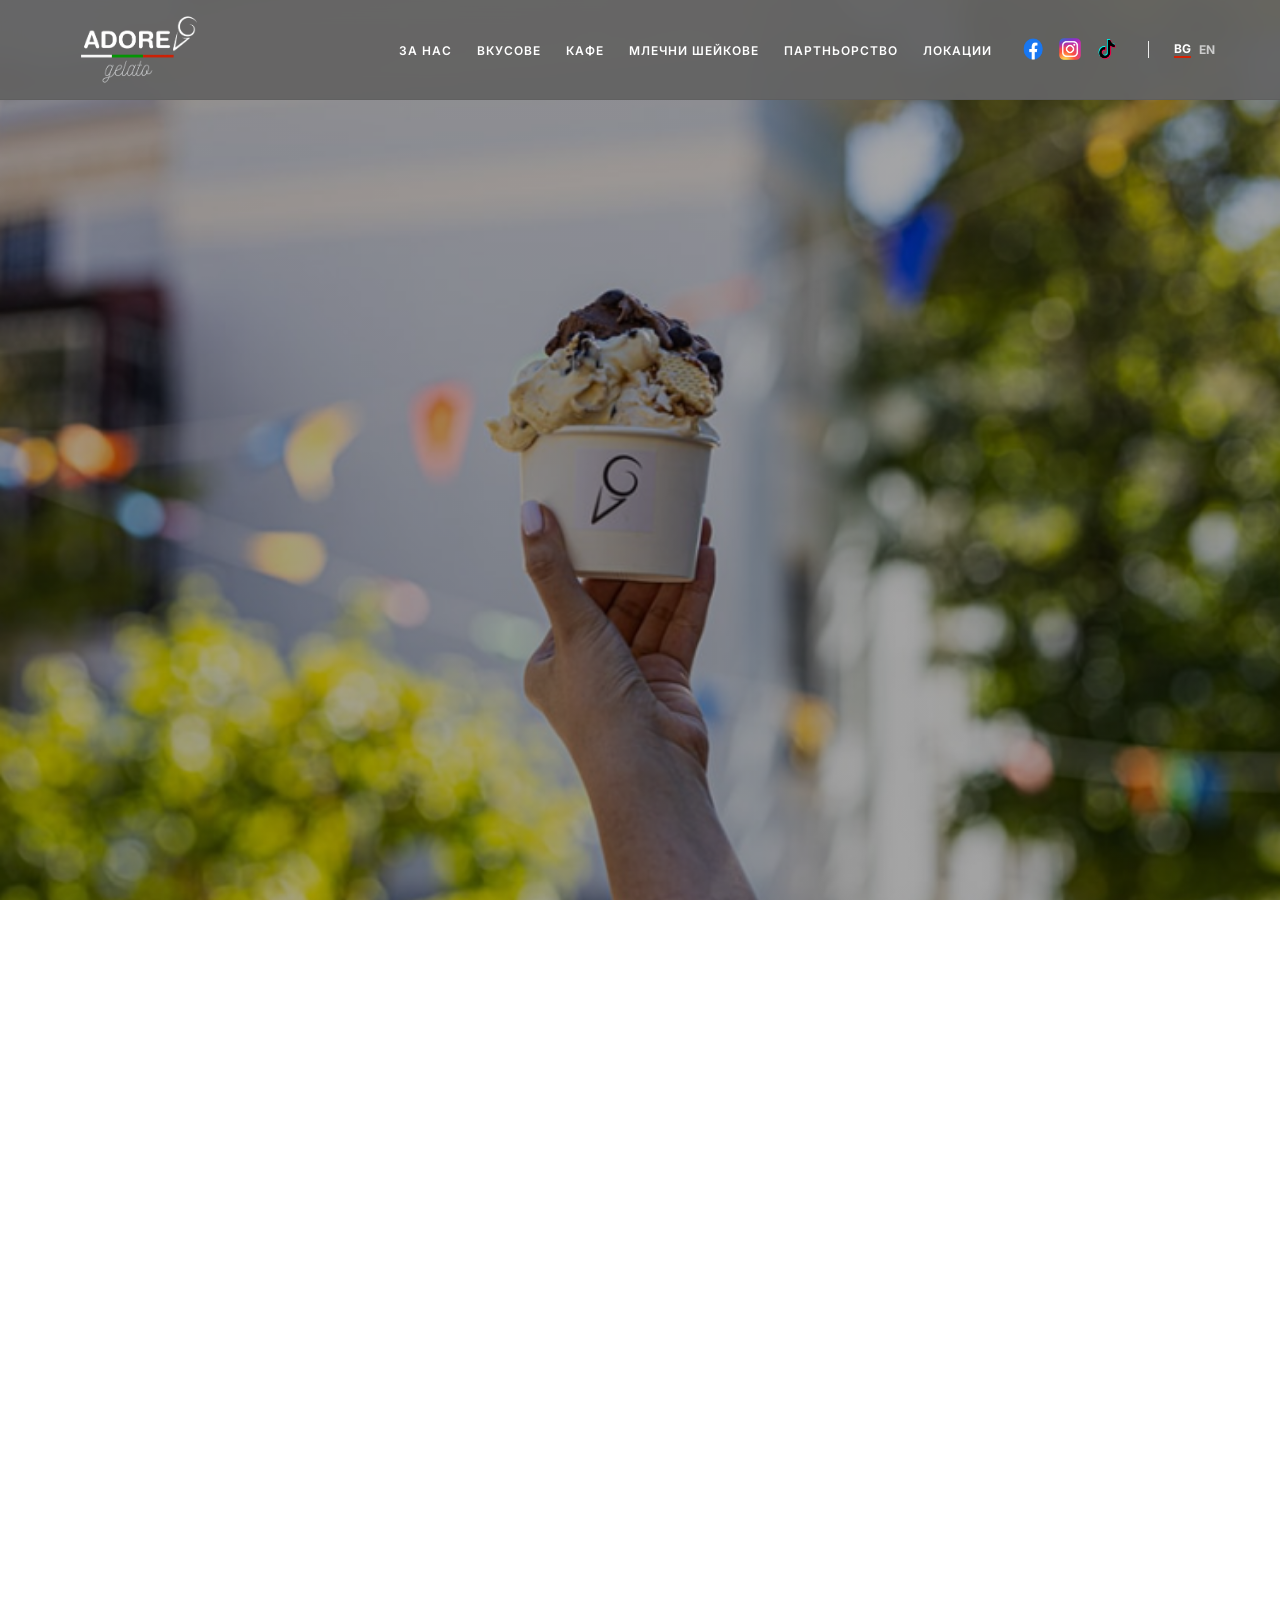
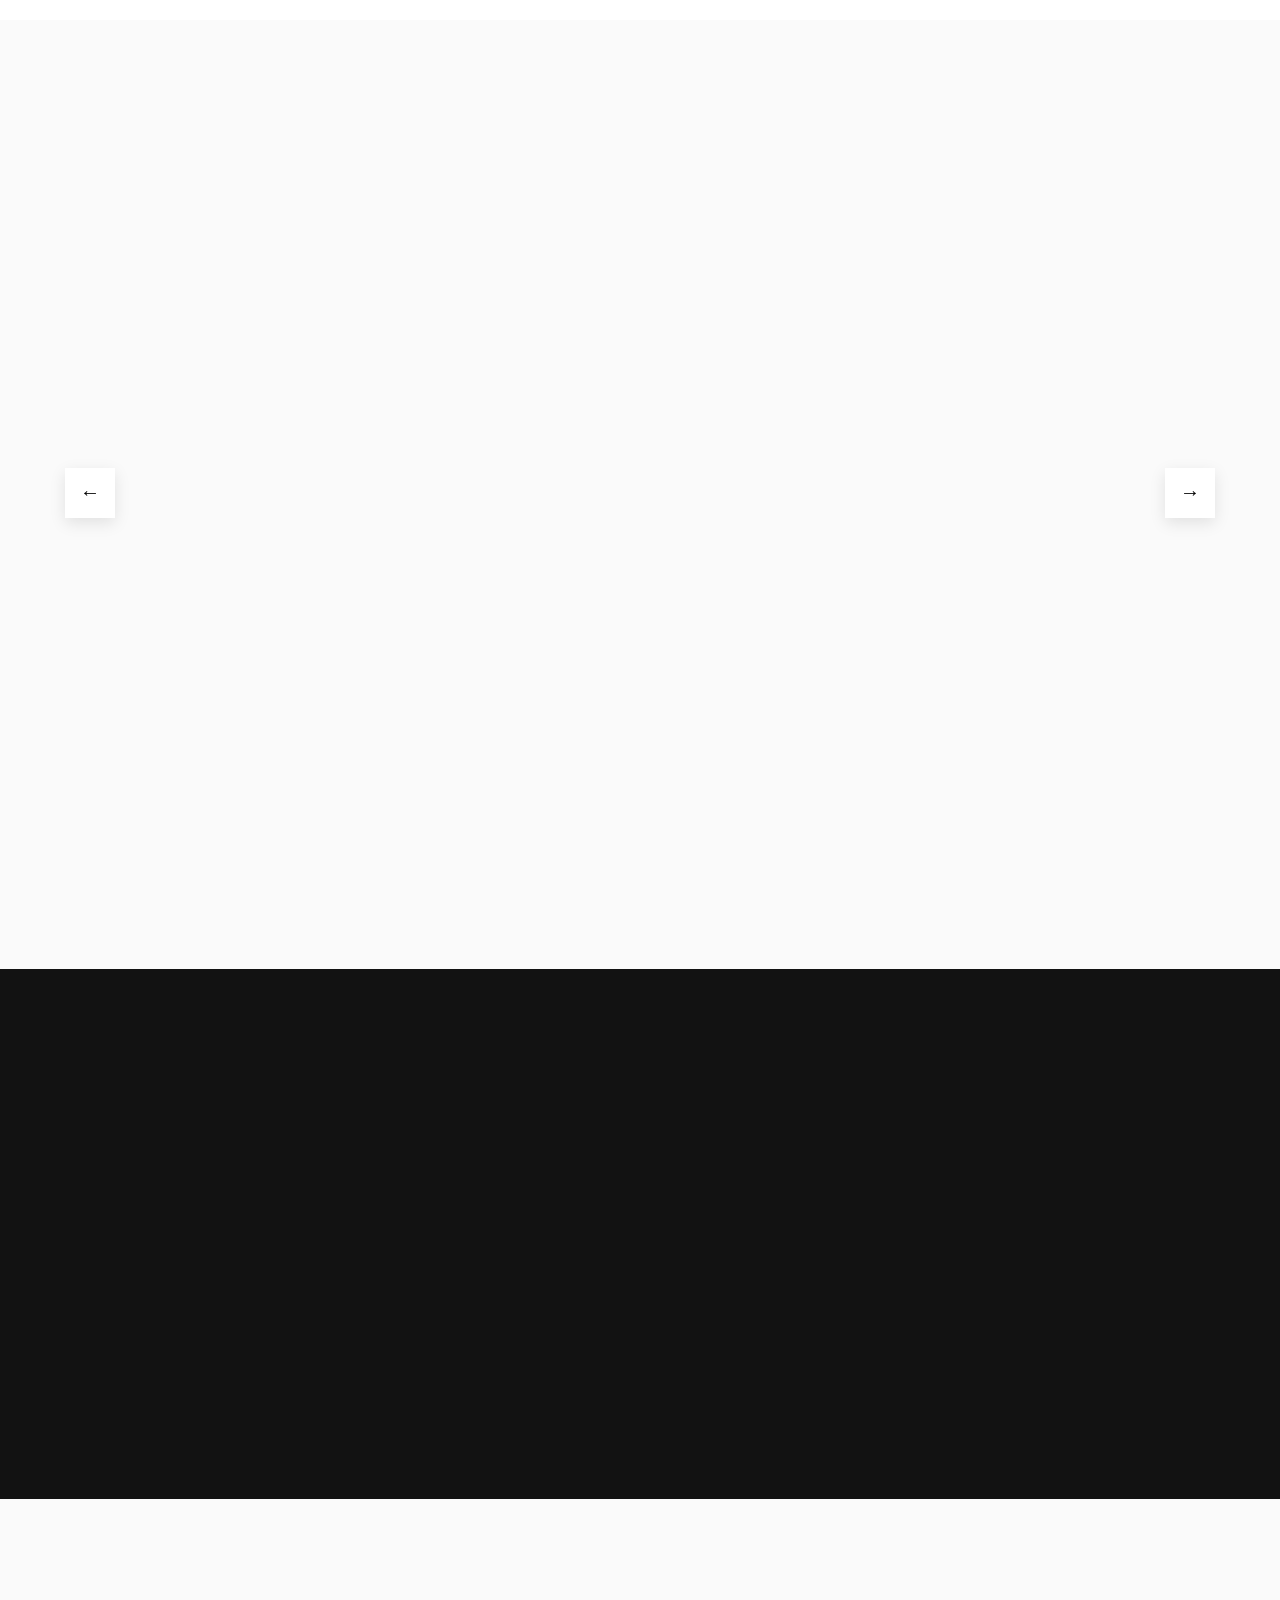
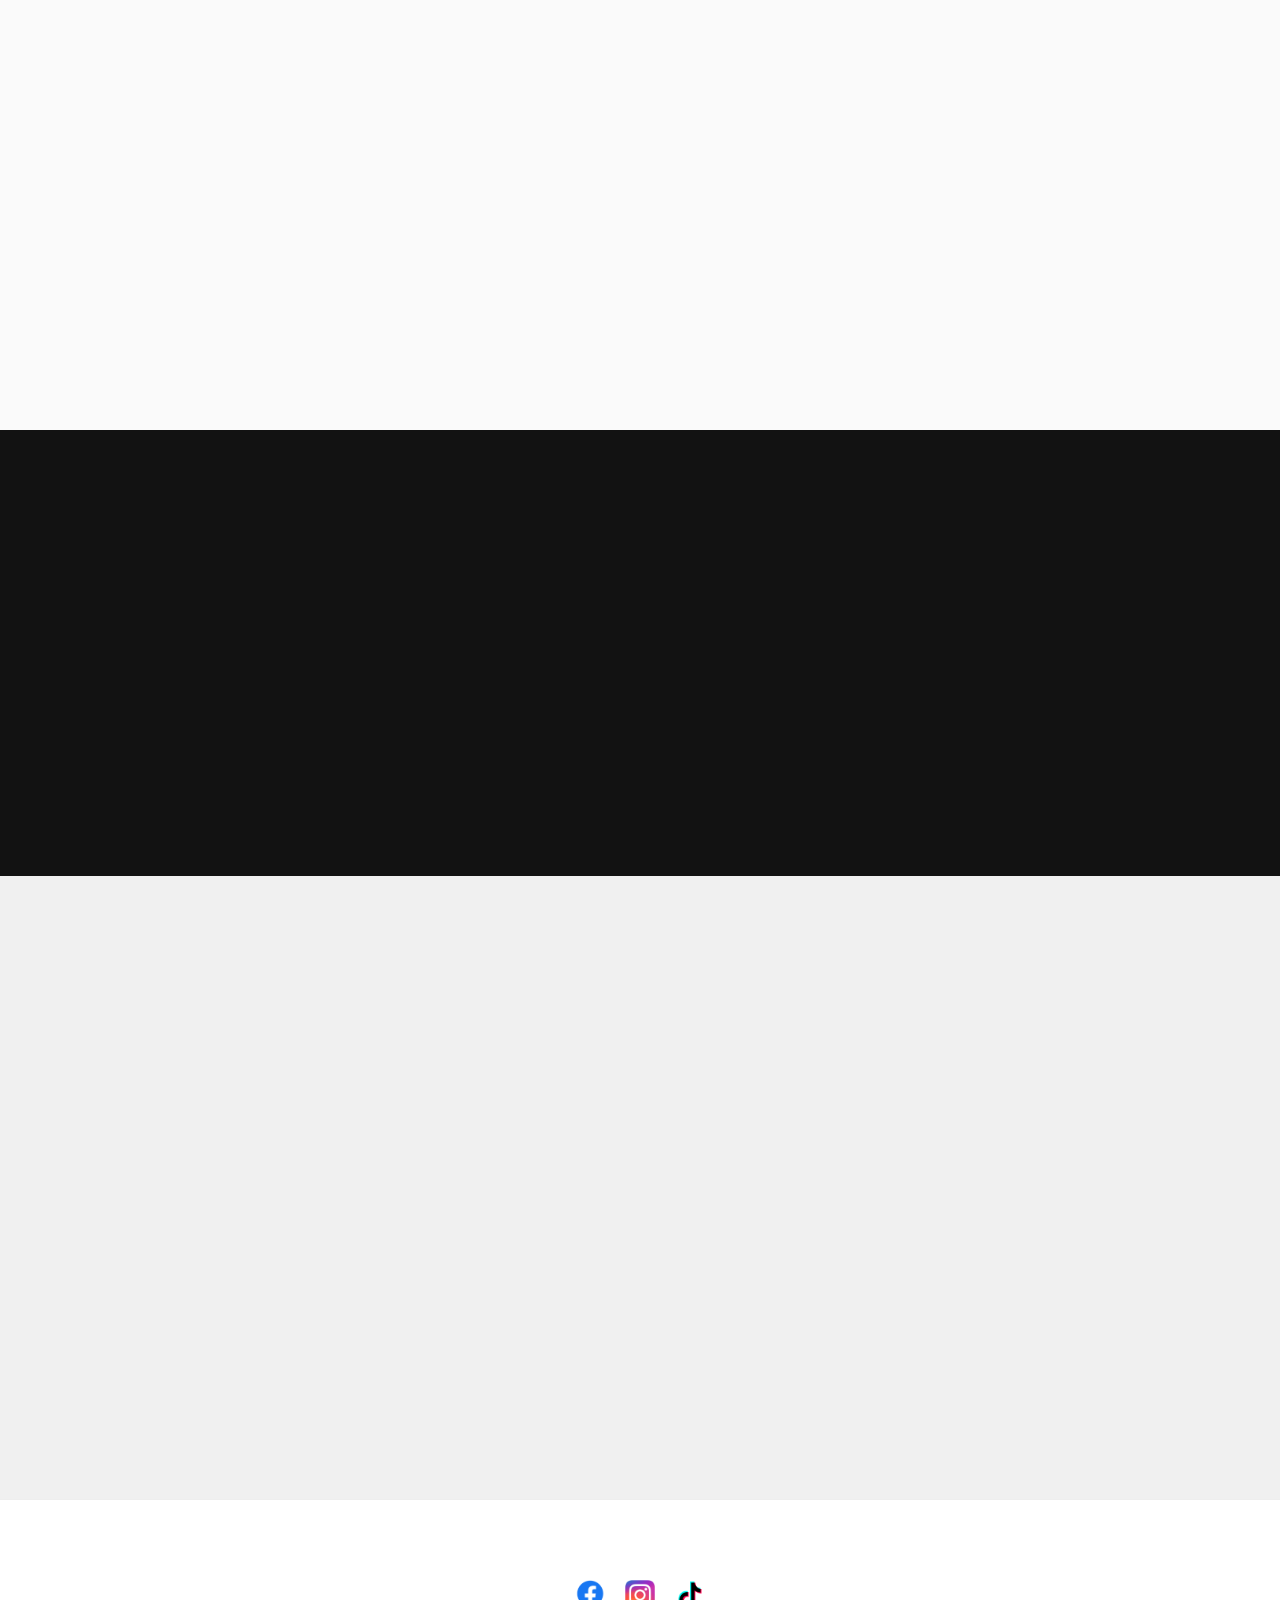
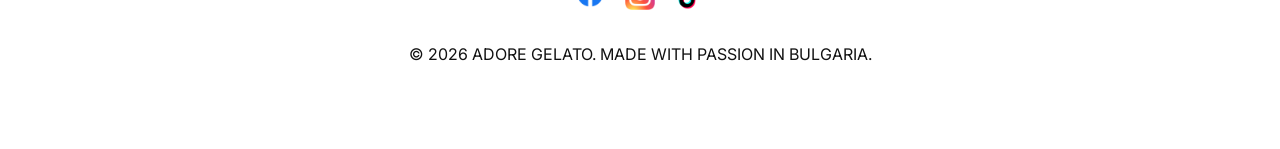
==== index.html @ 47d9f676 "Remove 'required' attribute from contact form inputs Updated contact form inputs to remove 'required" ====
<!DOCTYPE html>
<html lang="bg">
<head>
    <meta charset="UTF-8">
    <meta name="viewport" content="width=device-width, initial-scale=1.0">
	<link rel="stylesheet" href="style.css">
    <title>Adore Gelato</title>
	<link rel="icon" type="image/png" href="Images/favicon.png">
    
    <!-- Premium Fonts -->
    <link rel="preconnect" href="https://fonts.googleapis.com">
    <link rel="preconnect" href="https://fonts.gstatic.com" crossorigin>
    <link href="https://fonts.googleapis.com/css2?family=Inter:wght@300;400;600&family=Playfair+Display:ital,wght@0,700;1,700&display=swap" rel="stylesheet">
    
</head>
<body>

    <nav>
        <div class="container nav-container">
            <a href="index.html" class="logo-container">
                <img src="Images/logo.png" alt="Adore Gelato Logo">
            </a>
            
            <div class="menu-toggle" id="mobile-menu">
                <span></span><span></span><span></span>
            </div>

            <div class="nav-right" id="nav-menu">
                <ul class="nav-links">
                    <li><a href="#about" data-i18n="nav-about">За Нас</a></li>
                    <li><a href="#flavors" data-i18n="nav-flavors">Вкусове</a></li>
                    <li><a href="#coffee" data-i18n="nav-coffee">Кафе</a></li>
                    <li><a href="#milkshakes" data-i18n="nav-milkshakes">Млечни шейкове</a></li>
                    <li><a href="#partnership" data-i18n="nav-partnership">Партньорство</a></li>
                    <li><a href="#locations" data-i18n="nav-locations">Локации</a></li>
                </ul>
                <div class="social-icons">
                    <a href="https://www.facebook.com/Adoregelato"><img src="Images/facebook.png" alt="FB"></a>
                    <a href="https://www.instagram.com/adore.gelato"><img src="Images/instagram.png" alt="IG"></a>
                    <a href="https://www.tiktok.com/@adore.gelato"><img src="Images/tiktok.png" alt="TT"></a>
                </div>
                <div class="lang-switcher">
                    <button class="lang-btn active" onclick="changeLang('bg', this)">BG</button>
                    <button class="lang-btn" onclick="changeLang('en', this)">EN</button>
                </div>
            </div>
        </div>
    </nav>

    <!-- HERO -->
    <section id="hero">
        <div class="hero-content">
            <h1 class="reveal">ADORE GELATO</h1>
            <p class="reveal" data-i18n="hero-p">Преживяване Среща Емоция</p>
        </div>
    </section>

    <!-- ABOUT -->
    <section id="about" class="split-section">
        <div class="split-image-wrap reveal">
            <img src="Images/photo1.jpg" alt="Gelato">
        </div>
        <div class="split-text reveal">
            <h1 data-i18n="about-h1">А кои сме ние?</h1>
            <div style="width: 50px; height: 3px; background: var(--green); margin: 20px 0;"></div>
            <p data-i18n="about-p1">Ние сме малък екип с голям опит в производството и продажбата на италианско джелато. Нашата мечта е да накараме хората да се усмихват, след всяка малка хапка от нашето джелато.</p>
            <p style="margin-top:20px" data-i18n="about-p2">Наричаме го Adore gelato, което означава &quot;обожавам сладолед&quot;. Сервираме щастието във фунийка, поднесена с много любов и грижа.</p>
        </div>
    </section>

    <!-- FLAVORS -->
    <section id="flavors" class="section-padding">
        <div class="container">
            <h2 class="text-center reveal" style="font-size: 3rem;" data-i18n="flav-h2">Нашите Вкусове</h2>
            <div class="slider-wrapper">
                <div class="slider-nav">
                    <button class="nav-btn" onclick="slide('left')">←</button>
                    <button class="nav-btn" onclick="slide('right')">→</button>
                </div>
                <div class="flavor-slider" id="flavorSlider">
                    <div class="flavor-card reveal">
                        <img src="Images/photo3.png" alt="Chocolate">
                        <div class="flavor-overlay"><h3 data-i18n="f1-h">Signature Cioccolato</h3><p data-i18n="f1-p">Интензивен шоколадов вкус</p></div>
                    </div>
                    <div class="flavor-card reveal">
                        <img src="Images/fruit.png" alt="Fruit">
                        <div class="flavor-overlay"><h3 data-i18n="f2-h">Frutti di Bosco</h3><p data-i18n="f2-p">Свежест от горски плодове</p></div>
                    </div>
                    <div class="flavor-card reveal">
                        <img src="Images/vanilla.png" alt="Vanilla">
                        <div class="flavor-overlay"><h3 data-i18n="f3-h">Classic Vanilla</h3><p data-i18n="f3-p">Истинска бурбонска ванилия</p></div>
                    </div>
                    <div class="flavor-card reveal">
                        <img src="Images/pistacchio.png" alt="Pistachio">
                        <div class="flavor-overlay"><h3 data-i18n="f4-h">Pistachio di Bronte</h3><p data-i18n="f4-p">Премиум сицилиански шамфъстък</p></div>
                    </div>
                </div>
            </div>
            <div class="text-center" style="margin-top: 50px;">
                <a href="flavors.html" class="btn btn-primary reveal" data-i18n="flav-btn">Виж всички вкусове</a>
            </div>
        </div>
    </section>

    <!-- COFFEE -->
    <section id="coffee" class="section-padding bg-dark">
        <div class="container">
            <div class="grid-2">
                <div class="reveal">
                    <h2 style="font-size: 3.5rem; margin-bottom: 20px;" data-i18n="coff-h2">Кафе & Афогато</h2>
                    <p data-i18n="coff-p">Завършете вашето джелато преживяване с чаша перфектно приготвено италианско кафе. Ние подбираме най-добрите зърна, за да гарантираме аромат и плътност във всяка чаша.</p>
			<br><p data-i18n="coff-p2">Или изберете Афогато, което на италиански означава "удавен", улавя същността на този десерт. Това италианско удоволствие, породено от комбинацията на еспресо и сладолед, e любимо лакомство на хора по целия свят.</p>

                </div>
                <div class="reveal">
                    <img src="Images/photo6.jpg" alt="Coffee" style="box-shadow: 20px 20px 0 var(--green);">
                </div>
            </div>
        </div>
    </section>

    <!-- MILKSHAKES -->
    <section id="milkshakes" class="section-padding">
        <div class="container">
            <div class="grid-2" style="grid-template-columns: 1fr 1.2fr;">
                <div class="reveal">
                    <img src="Images/photo5.png" alt="Milkshake" style="box-shadow: -20px 20px 0 var(--red);">
                </div>
                <div class="reveal">
                    <h2 style="font-size: 3.5rem; margin-bottom: 20px;" data-i18n="milk-h2">Млечни шейкове</h2>
                    <p data-i18n="milk-p">Насладете се на гъсти и кремообразни млечни шейкове, приготвени с нашето занаятчийско джелато. Изберете любимия си вкус и му се насладете по нов начин.</p>
                </div>
            </div>
        </div>
    </section>

    <!-- PARTNERSHIP -->
    <section id="partnership" class="section-padding bg-dark">
        <div class="container text-center">
            <div class="reveal">
                <h2 style="font-size: 3rem; margin-bottom: 30px;" data-i18n="part-h2">Партньорство</h2>
                <div style="max-width: 800px; margin: 0 auto;">
                    <p data-i18n="part-p">Желаете ли да предложите автентично италианско джелато във вашия обект? Ние предлагаме B2B решения за ресторанти, хотели и кафенета.</p>
                    <a href="#contact" class="btn btn-primary" style="margin-top: 40px; background: var(--white); color: var(--dark);" data-i18n="part-btn">Станете наш партньор</a>
                </div>
            </div>
        </div>
    </section>

    <!-- CONTACT & LOCATIONS -->
    <section id="locations" class="section-padding" style="background: #f0f0f0;">
        <div class="container">
            <div class="grid-2">
                <div class="reveal">
                    <h2 data-i18n="loc-h2">Нашите обекти</h2>
                    <p style="margin-top:20px">📍 Пловдив, ул. Райко Даскалов 5</p>
                    <p>📍 Карлово, ул. Водопад 5</p>
                    <p>📍 Хисаря, бул. Генерал Гурко</p>
                    <p>📍 гр.Хисаря, Terme di Hissar</p>
                    <p>📍 гр.Карлово, Ресторант "Едно време"</p>
                    <p>📍 гр.Хисаря, Хотел Empire Balneo & Spa</p>
                    <p>📍 гр.Казанлък, Пекарна Джоржо</p>
                    <br>
			<h2 data-i18n="contact-h2">Контакти</h2>
			<br>
                    <p>✉️ adoregelatohisarya@gmail.com</p>
                    <p>📞 0888 223 559; 0885049091</p>
			<p>📍 ул."Деветте деца на Еани" 12, 4180 Хисаря</p>	
                </div>
                <div class="reveal" id="contact">
                    <h2 data-i18n="cont-h2">Свържете се с нас</h2>
                    <form id="contactForm" style="margin-top: 20px;">
                        <input type="text" name="name" placeholder="Име / Name" style="width:100%; padding: 15px; margin-bottom:10px; border:1px solid #ddd;">
                        <input type="email" name="email" placeholder="Email" style="width:100%; padding: 15px; margin-bottom:10px; border:1px solid #ddd;">
			<input type="tel" name="phone" placeholder="Телефон / Phone number" style="width:100%; padding: 15px; margin-bottom:10px; border:1px solid #ddd;">
                        <textarea name="message" placeholder="Съобщение / Message" rows="4" style="width:100%; padding: 15px; margin-bottom:10px; border:1px solid #ddd;"></textarea>
                        <button class="btn btn-primary" type="submit" style="width:100%" data-i18n="cont-send">Изпрати</button>
                    </form>
                </div>
            </div>
        </div>
    </section>

    <footer>
        <div class="container">
            <div class="footer-social">
                <a href="https://www.facebook.com/Adoregelato"><img src="Images/facebook.png" alt="FB" width="30" style="filter:none;"></a>
                <a href="https://www.instagram.com/adore.gelato"><img src="Images/instagram.png" alt="IG" width="30" style="filter:none;"></a>
                <a href="https://www.tiktok.com/@adore.gelato"><img src="Images/tiktok.png" alt="TT" width="30" style="filter:none;"></a>
            </div>
            <p>&copy; 2026 ADORE GELATO. MADE WITH PASSION IN BULGARIA.</p>
        </div>
    </footer>

    <script src="script.js"></script>
</body>
</html>
---- style.css ----
:root {
            --white: #ffffff;
            --green: #009a00;
            --red: #d42104;
            --gray: #c1c6c1;
            --bg: #fafafa;
            --dark: #121212;
            --font-heading: 'Playfair Display', serif;
            --font-body: 'Inter', sans-serif;
            --transition: all 0.5s cubic-bezier(0.165, 0.84, 0.44, 1);
        }

        /* --- BASE STYLES --- */
        * { margin: 0; padding: 0; box-sizing: border-box; }
        html { scroll-behavior: smooth; }
        body { 
            font-family: var(--font-body); 
            background-color: var(--bg); 
            color: var(--dark); 
            line-height: 1.8;
            overflow-x: hidden;
        }

        h1, h2, h3 { font-family: var(--font-heading); font-weight: 700; line-height: 1.2; }
        a { text-decoration: none; color: inherit; transition: var(--transition); }
        ul { list-style: none; }
        img { max-width: 100%; display: block; }

        .container { max-width: 1200px; margin: 0 auto; padding: 0 25px; }
        .section-padding { padding: 100px 0; }
        .text-center { text-align: center; }

        /* --- PREMIUM BUTTONS --- */
        .btn {
            display: inline-block;
            padding: 18px 40px;
            border-radius: 0; 
            font-weight: 600;
            text-transform: uppercase;
            letter-spacing: 2px;
            cursor: pointer;
            transition: var(--transition);
            border: 1px solid transparent;
            font-size: 0.8rem;
            text-align: center;
        }

        .btn-primary { background: var(--dark); color: var(--white); }
        .btn-primary:hover { background: var(--green); transform: translateY(-3px); }

        /* --- NAVIGATION --- */
        nav {
            position: fixed;
            top: 0; width: 100%;
            height: 100px;
            background: rgba(100, 100, 100, 0.95);
            backdrop-filter: blur(10px);
            z-index: 1000;
            display: flex;
            align-items: center;
            border-bottom: 1px solid rgba(0,0,0,0.05);
        }

        .nav-container { display: flex; justify-content: space-between; align-items: center; width: 100%; }
        .logo-container img { height: 80px; width: auto; }

        .nav-right { display: flex; align-items: center; gap: 30px; }
        .nav-links { display: flex; gap: 25px; }
        .nav-links a { font-size: 0.75rem; font-weight: 600; text-transform: uppercase; letter-spacing: 1px; color: var(--white); }
        
        .social-icons { display: flex; gap: 15px; align-items: center; }
        .social-icons img { width: 22px; height: 22px; transition: 0.3s; }

        .lang-switcher { display: flex; gap: 8px; padding-left: 25px; border-left: 1px solid #eee; }
        .lang-btn { background: none; border: none; font-family: var(--font-body); font-size: 0.75rem; font-weight: 700; cursor: pointer; color: #ccc; transition: var(--transition); }
        .lang-btn.active { color: var(--white); border-bottom: 2px solid var(--red); }

        /* Mobile Menu Toggle */
        .menu-toggle { display: none; flex-direction: column; gap: 6px; cursor: pointer; z-index: 1100; }
        .menu-toggle span { width: 30px; height: 3px; background: white; transition: 0.3s; }

        /* --- HERO --- */
        #hero {
            height: 100vh;
            display: flex;
            align-items: center;
            justify-content: center;
            background: linear-gradient(rgba(0,0,0,0.35), rgba(0,0,0,0.35)), 
                        url('Images/photo4.png'); 
            background-size: cover;
            background-position: center;
            color: var(--white);
            text-align: center;
        }
        .hero-content h1 { font-size: clamp(3rem, 10vw, 6rem); margin-bottom: 10px; }

        /* --- SECTIONS --- */
        .split-section { display: grid; grid-template-columns: 1fr 1fr; min-height: 80vh; align-items: stretch; background: white; }
        .split-image-wrap { position: relative; overflow: hidden; min-height: 500px; }
        .split-image-wrap img { position: absolute; width: 100%; height: 100%; object-fit: cover; }
        .split-text { padding: 80px; display: flex; flex-direction: column; justify-content: center; }

        /* --- SLIDER --- */
        .slider-wrapper { position: relative; margin-top: 50px; }
        .flavor-slider { 
            display: flex; gap: 20px; overflow-x: auto; padding-bottom: 30px; 
            scroll-snap-type: x mandatory; scrollbar-width: none; 
        }
        .flavor-slider::-webkit-scrollbar { display: none; }
        .flavor-card { min-width: 350px; height: 500px; position: relative; scroll-snap-align: start; overflow: hidden; }
        .flavor-card img { width: 100%; height: 100%; object-fit: cover; }
        .flavor-overlay { position: absolute; bottom: 0; left: 0; width: 100%; padding: 30px; background: linear-gradient(transparent, rgba(0,0,0,0.7)); color: white; }
        
        .slider-nav { position: absolute; top: 50%; transform: translateY(-50%); width: 100%; display: flex; justify-content: space-between; pointer-events: none; z-index: 10; }
        .nav-btn { background: white; border: none; width: 50px; height: 50px; cursor: pointer; pointer-events: auto; font-size: 20px; box-shadow: 0 5px 15px rgba(0,0,0,0.1); }

        .bg-dark { background: var(--dark); color: white; }
        .grid-2 { display: grid; grid-template-columns: 1.2fr 1fr; gap: 60px; align-items: center; }

	
	/* --- PAGE HEADER --- */
        .page-header {
            height: 40vh;
            background: linear-gradient(rgba(0,0,0,0.4), rgba(0,0,0,0.4)), url('Images/photo1.jpg');
            background-size: cover;
            background-position: center;
            display: flex;
            align-items: center;
            justify-content: center;
            color: white;
            margin-top: 100px;
            text-align: center;
        }


	/* --- PHILOSOPHY SECTION --- */
        .philosophy-grid {
            display: grid;
            grid-template-columns: repeat(auto-fit, minmax(280px, 1fr));
            gap: 40px;
            margin-top: 50px;
        }
        .philosophy-card {
            padding: 40px;
            background: white;
            border-top: 4px solid var(--green);
            box-shadow: 0 15px 35px rgba(0,0,0,0.05);
        }
        .philosophy-card h3 { margin-bottom: 15px; color: var(--dark); font-size: 1.5rem; }

        /* --- FLAVOR MENU --- */
        .flavor-menu { background: white; }
        .menu-grid {
            display: grid;
            grid-template-columns: repeat(3, 1fr);
            gap: 50px;
            margin-top: 60px;
        }
        .menu-category h2 { 
            font-size: 2.2rem; 
            margin-bottom: 30px; 
            color: var(--dark); 
            border-bottom: 2px solid var(--green);
            display: inline-block;
        }
        .menu-list li {
            padding: 12px 0;
            border-bottom: 1px solid #f0f0f0;
            font-size: 1.1rem;
            color: #444;
        }

	/* --- МОБИЛНА ВЕРСИЯ ЗА МЕНЮ ВКУСОВЕ --- */

/* Когато екранът е по-малък от 1024px (таблети и телефони) */
@media (max-width: 1024px) {
    .menu-grid {
        grid-template-columns: 1fr !important; /* Прави колоните 1 вместо 3 */
        gap: 40px !important;
        text-align: center;
    }

    .menu-category h2 {
        display: block !important; /* Линията под заглавието да заема целия широк обем */
        font-size: 1.8rem !important;
        margin-bottom: 20px !important;
    }

    .menu-list li {
        font-size: 1rem !important;
        padding: 10px 0 !important;
        justify-content: center !important; /* Центрира текста, ако има / */
    }
}

/* Допълнителна корекция за Philosophy Grid (картите над менюто) */
@media (max-width: 768px) {
    .philosophy-grid {
        grid-template-columns: 1fr !important;
        gap: 20px !important;
    }
    
    .philosophy-card {
        padding: 25px !important;
    }

    .section-padding {
        padding: 60px 0 !important; /* Намалява празното пространство на телефон */
    }

    .page-header h1 {
        font-size: 2.5rem !important; /* По-малко заглавие на хедъра */
    }
}

        /* --- B2B SECTION --- */
        .b2b-banner {
            background: var(--dark);
            color: white;
            padding: 80px 0;
            text-align: center;
        }


        /* --- FOOTER --- */
        footer { padding: 80px 0; background: #fff; text-align: center; border-top: 1px solid #eee; }
        .footer-social { display: flex; justify-content: center; gap: 20px; margin-bottom: 30px; }

        /* --- REVEAL --- */
        .reveal { opacity: 0; transform: translateY(30px); transition: var(--transition); }
        .reveal.active { opacity: 1; transform: translateY(0); }

        /* --- MOBILE ADAPTATION --- */
        @media (max-width: 1024px) {
            .menu-toggle { display: flex; }
            .nav-right {
                position: fixed; top: 100px; right: -100%; width: 100%; height: calc(100vh - 100px);
                background: #646464; flex-direction: column; padding: 50px; transition: 0.5s; align-items: flex-start;
            }
            .nav-right.active { right: 0; }
            .nav-links { flex-direction: column; gap: 30px; }
            .nav-links a { font-size: 1.2rem; }
            .lang-switcher { border: none; padding: 0; margin-top: 20px; }
            
            .split-section, .grid-2 { grid-template-columns: 1fr; }
            .split-text { padding: 40px 20px; order: 2; }
            .split-image-wrap { order: 1; min-height: 400px; }
            .flavor-card { min-width: 280px; height: 400px; }
        }
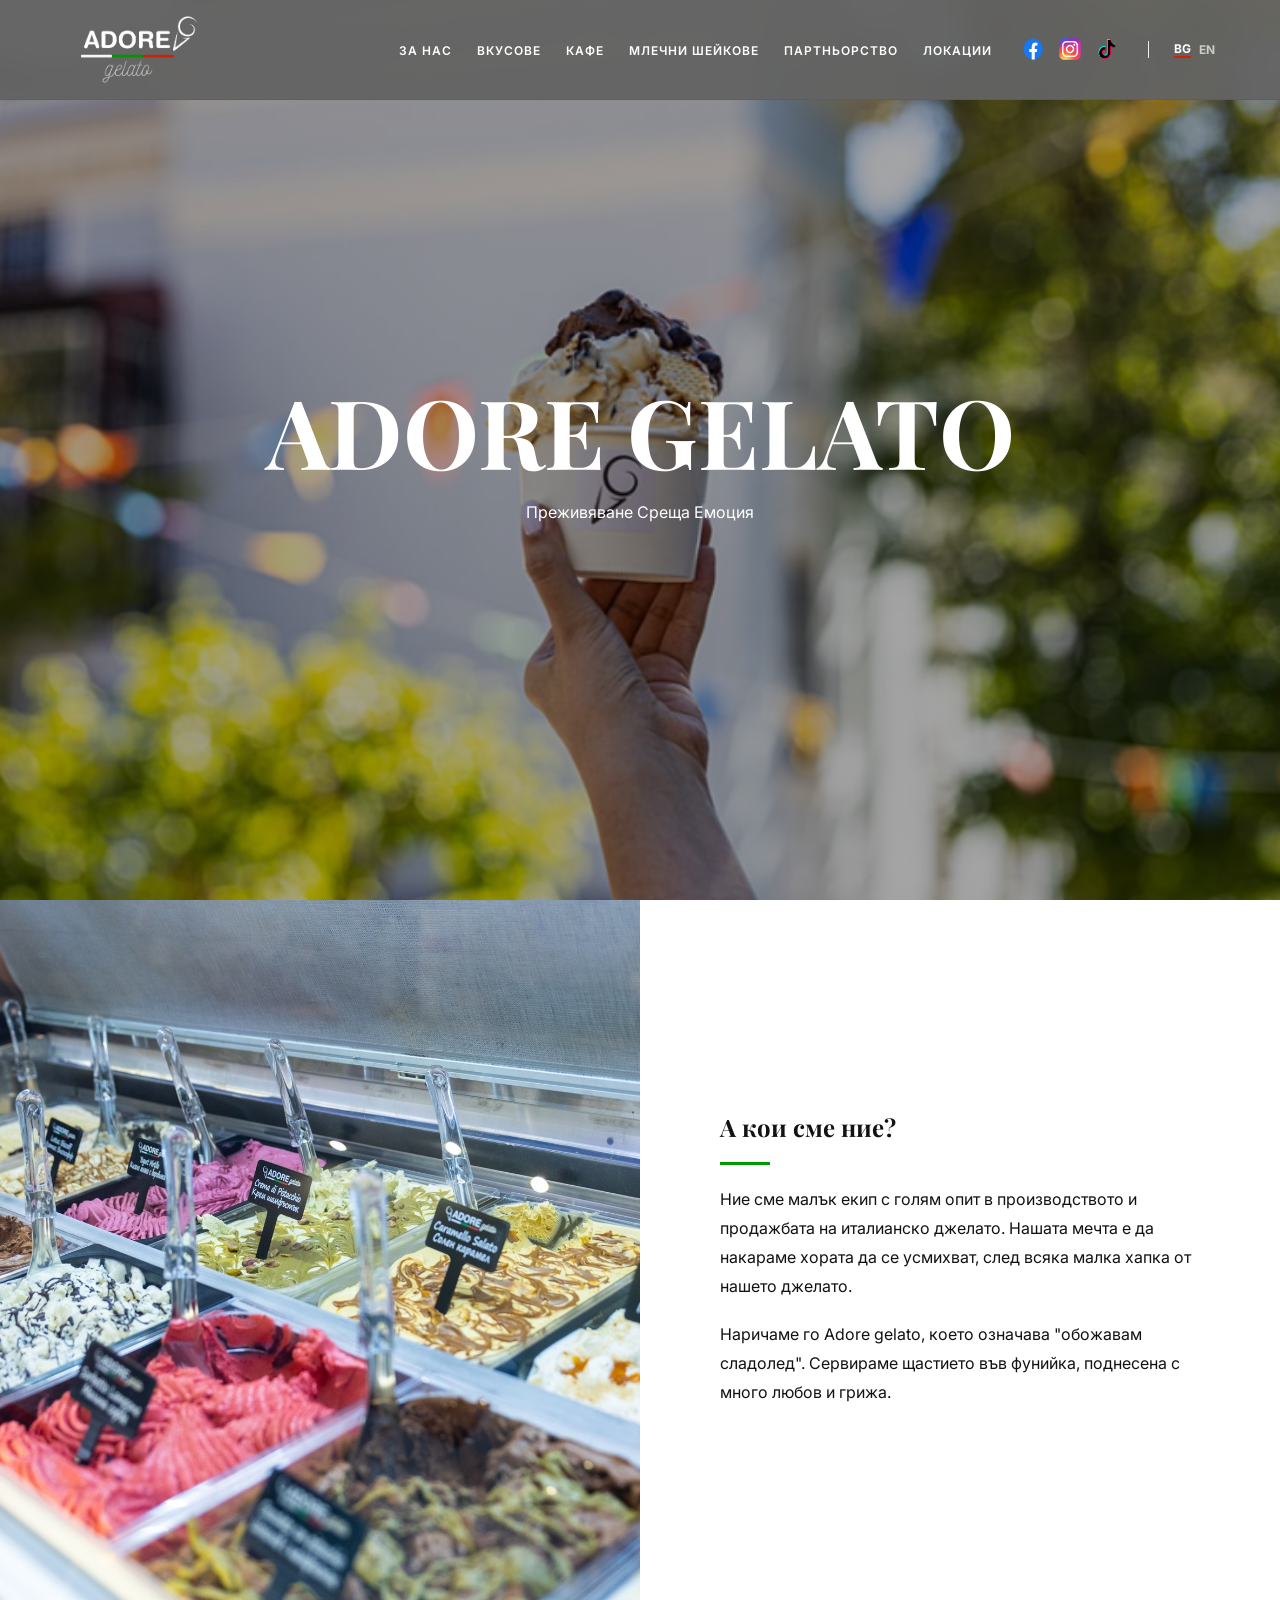
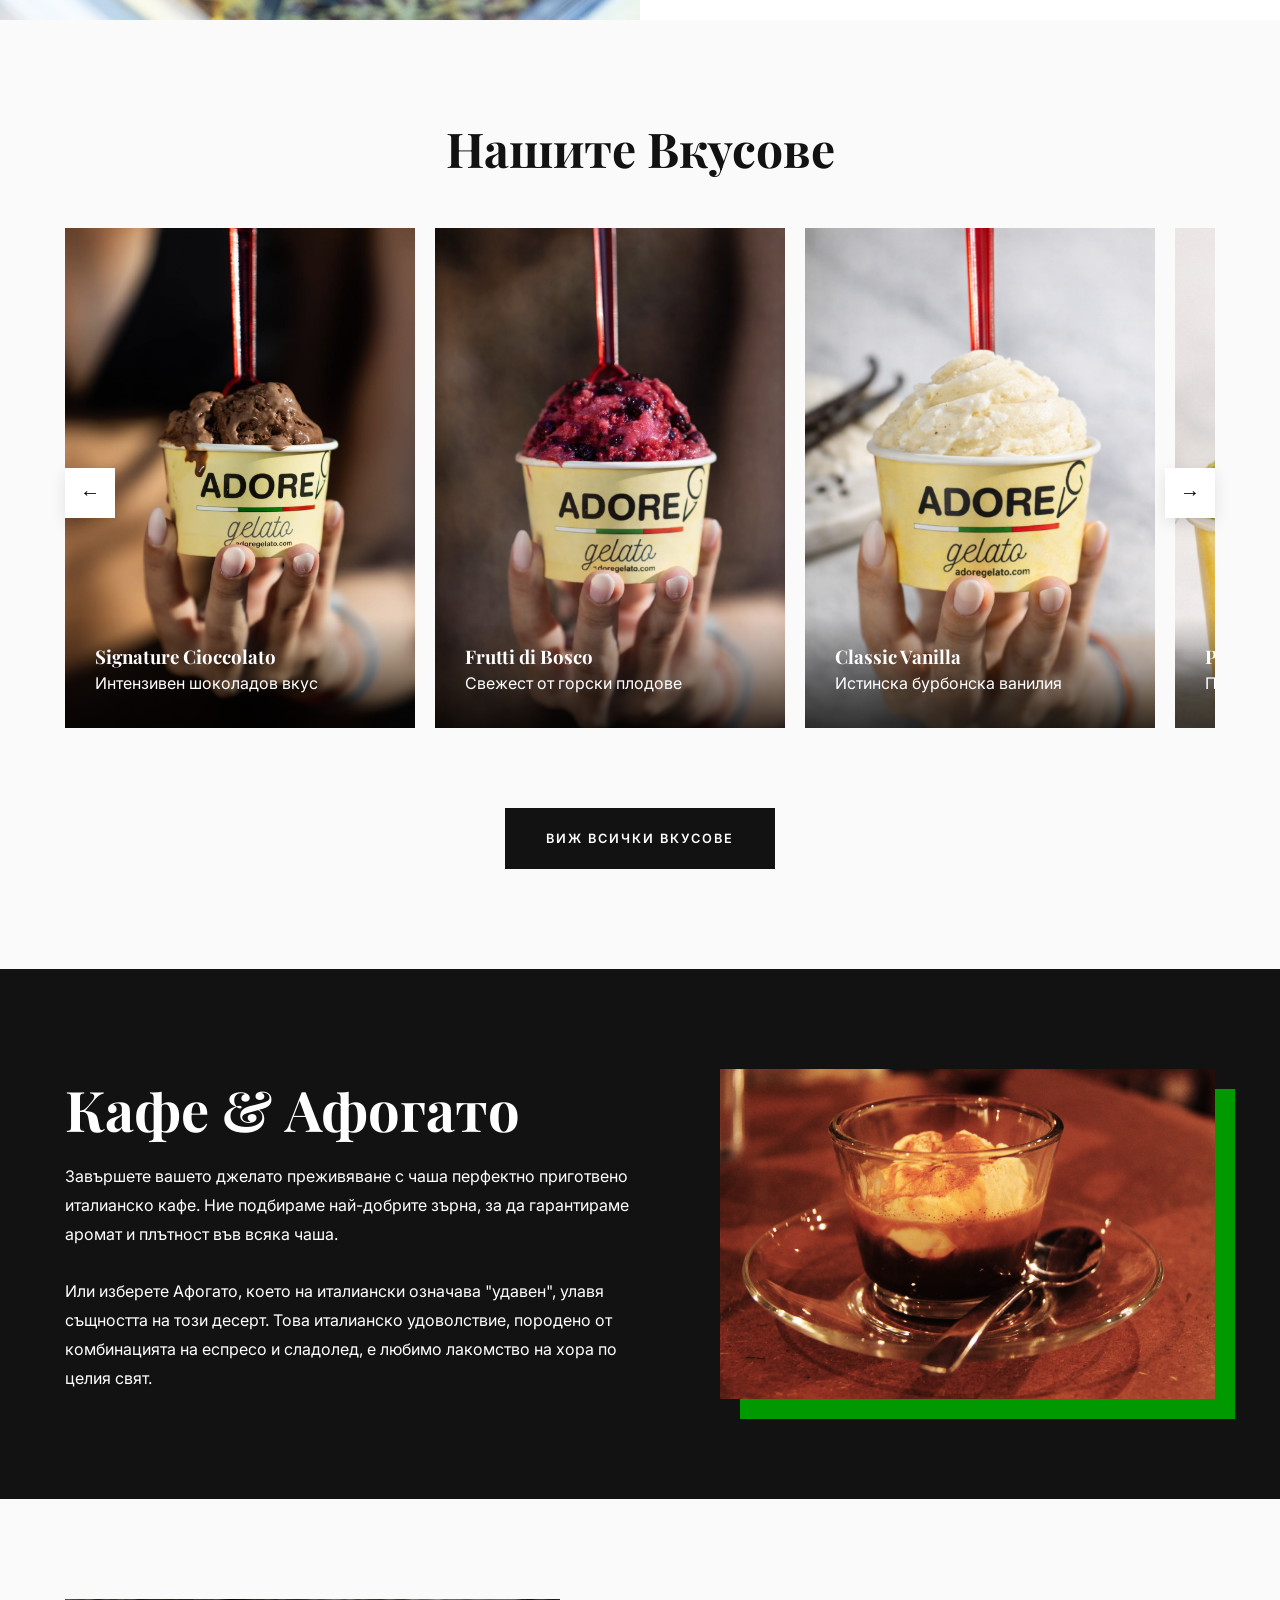
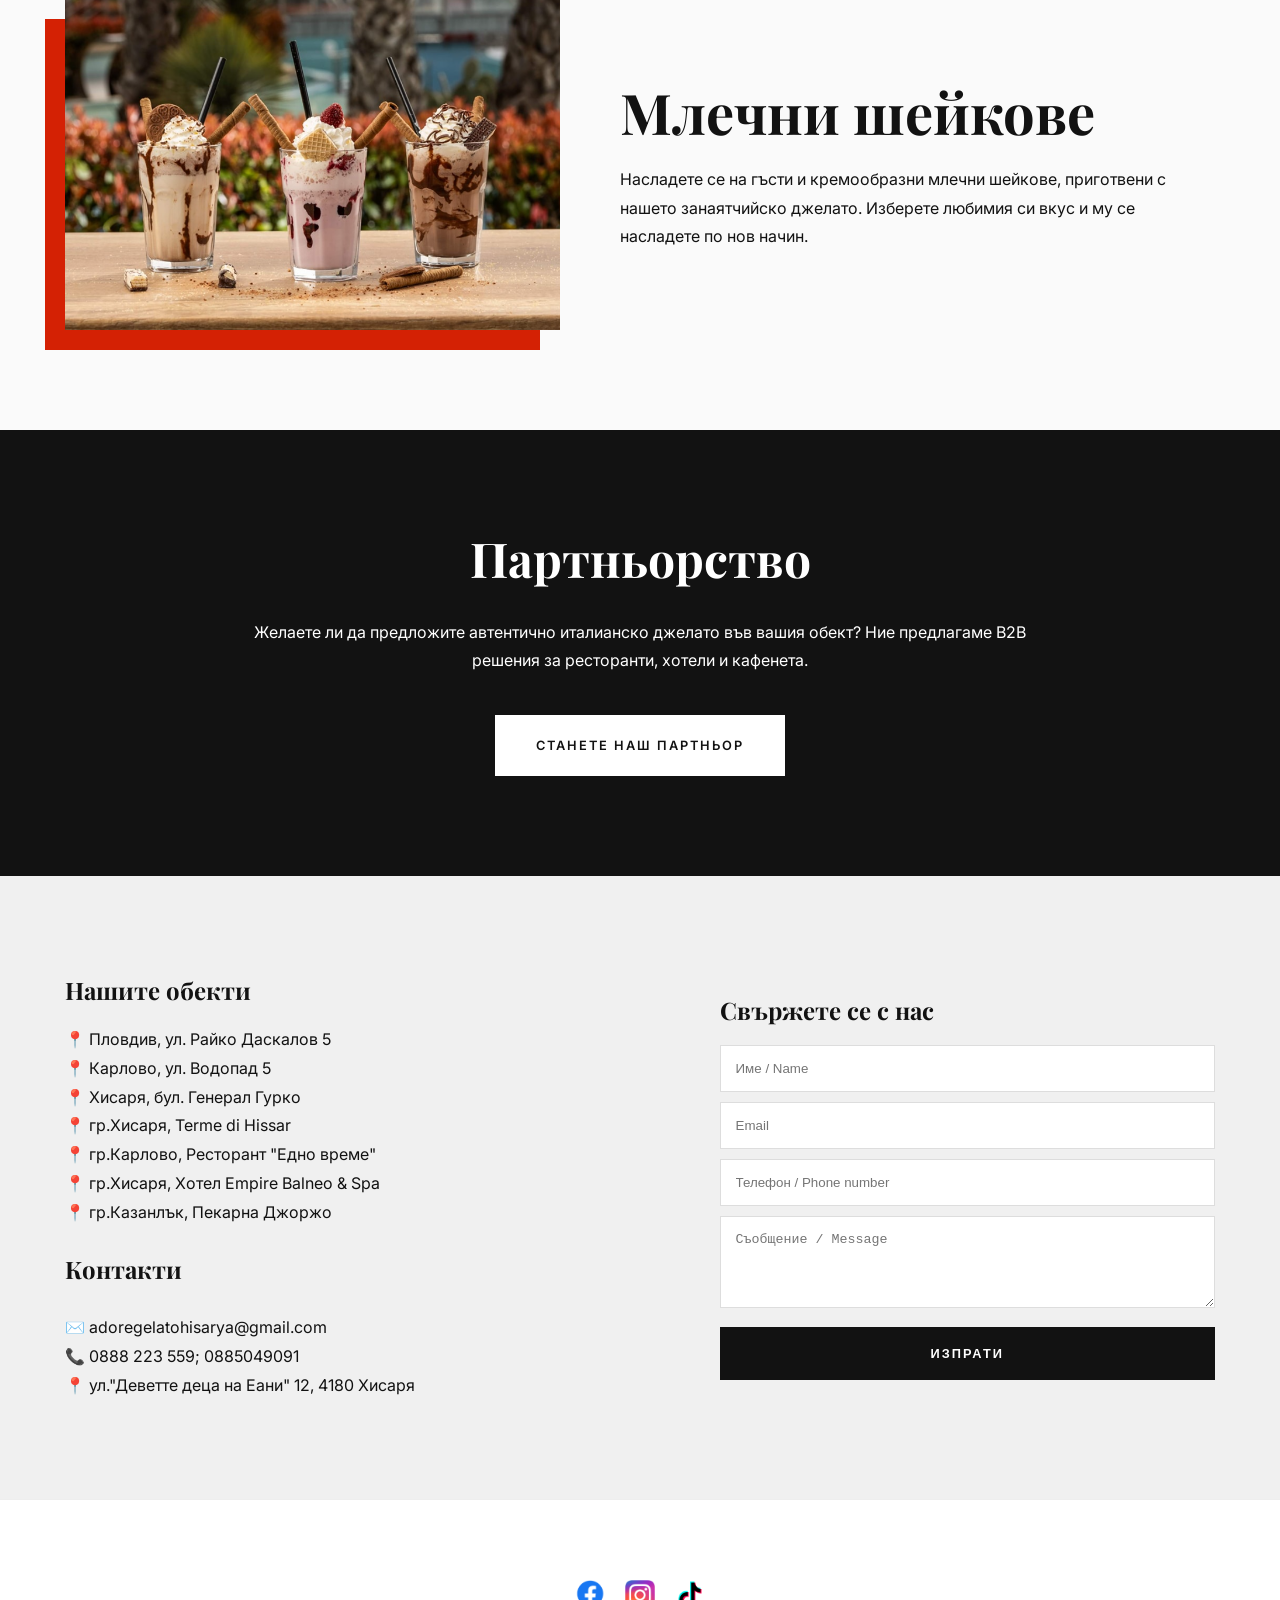
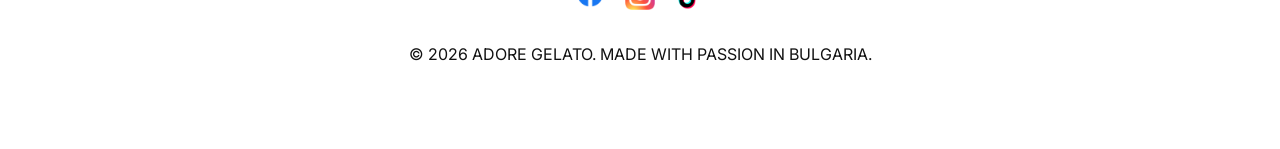
==== commit 244c1de0: "Refactor contact form structure and attributes" ====
--- a/index.html
+++ b/index.html
@@ -169,12 +169,12 @@
                 </div>
                 <div class="reveal" id="contact">
                     <h2 data-i18n="cont-h2">Свържете се с нас</h2>
-                    <form id="contactForm" style="margin-top: 20px;">
-                        <input type="text" name="name" placeholder="Име / Name" style="width:100%; padding: 15px; margin-bottom:10px; border:1px solid #ddd;">
-                        <input type="email" name="email" placeholder="Email" style="width:100%; padding: 15px; margin-bottom:10px; border:1px solid #ddd;">
-			<input type="tel" name="phone" placeholder="Телефон / Phone number" style="width:100%; padding: 15px; margin-bottom:10px; border:1px solid #ddd;">
-                        <textarea name="message" placeholder="Съобщение / Message" rows="4" style="width:100%; padding: 15px; margin-bottom:10px; border:1px solid #ddd;"></textarea>
-                        <button class="btn btn-primary" type="submit" style="width:100%" data-i18n="cont-send">Изпрати</button>
+                    <form style="margin-top: 20px;">
+                        <input type="text" placeholder="Име / Name" style="width:100%; padding: 15px; margin-bottom:10px; border:1px solid #ddd;">
+                        <input type="email" placeholder="Email" style="width:100%; padding: 15px; margin-bottom:10px; border:1px solid #ddd;">
+			<input type="phone" placeholder="Телефон / Phone number" style="width:100%; padding: 15px; margin-bottom:10px; border:1px solid #ddd;">
+                        <textarea placeholder="Съобщение / Message" rows="4" style="width:100%; padding: 15px; margin-bottom:10px; border:1px solid #ddd;"></textarea>
+                        <button class="btn btn-primary" type="button" style="width:100%" data-i18n="cont-send">Изпрати</button>
                     </form>
                 </div>
             </div>
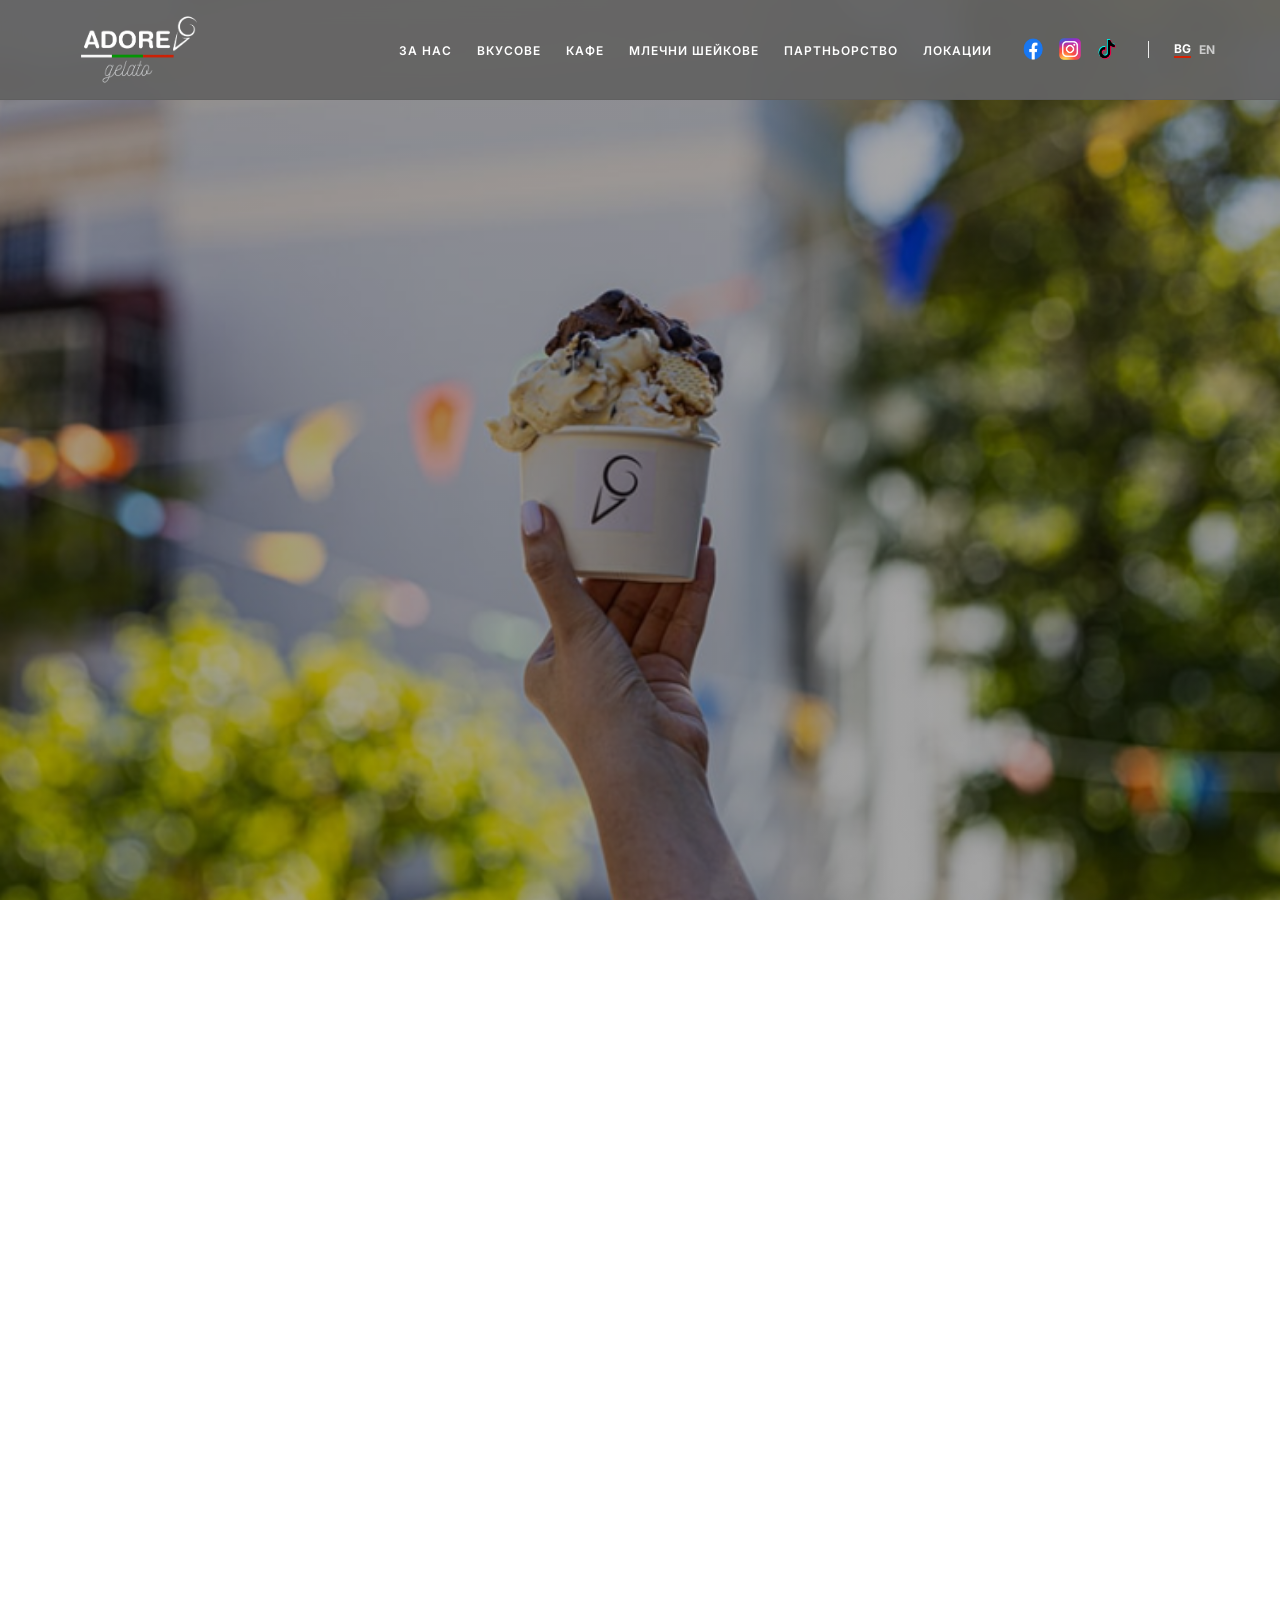
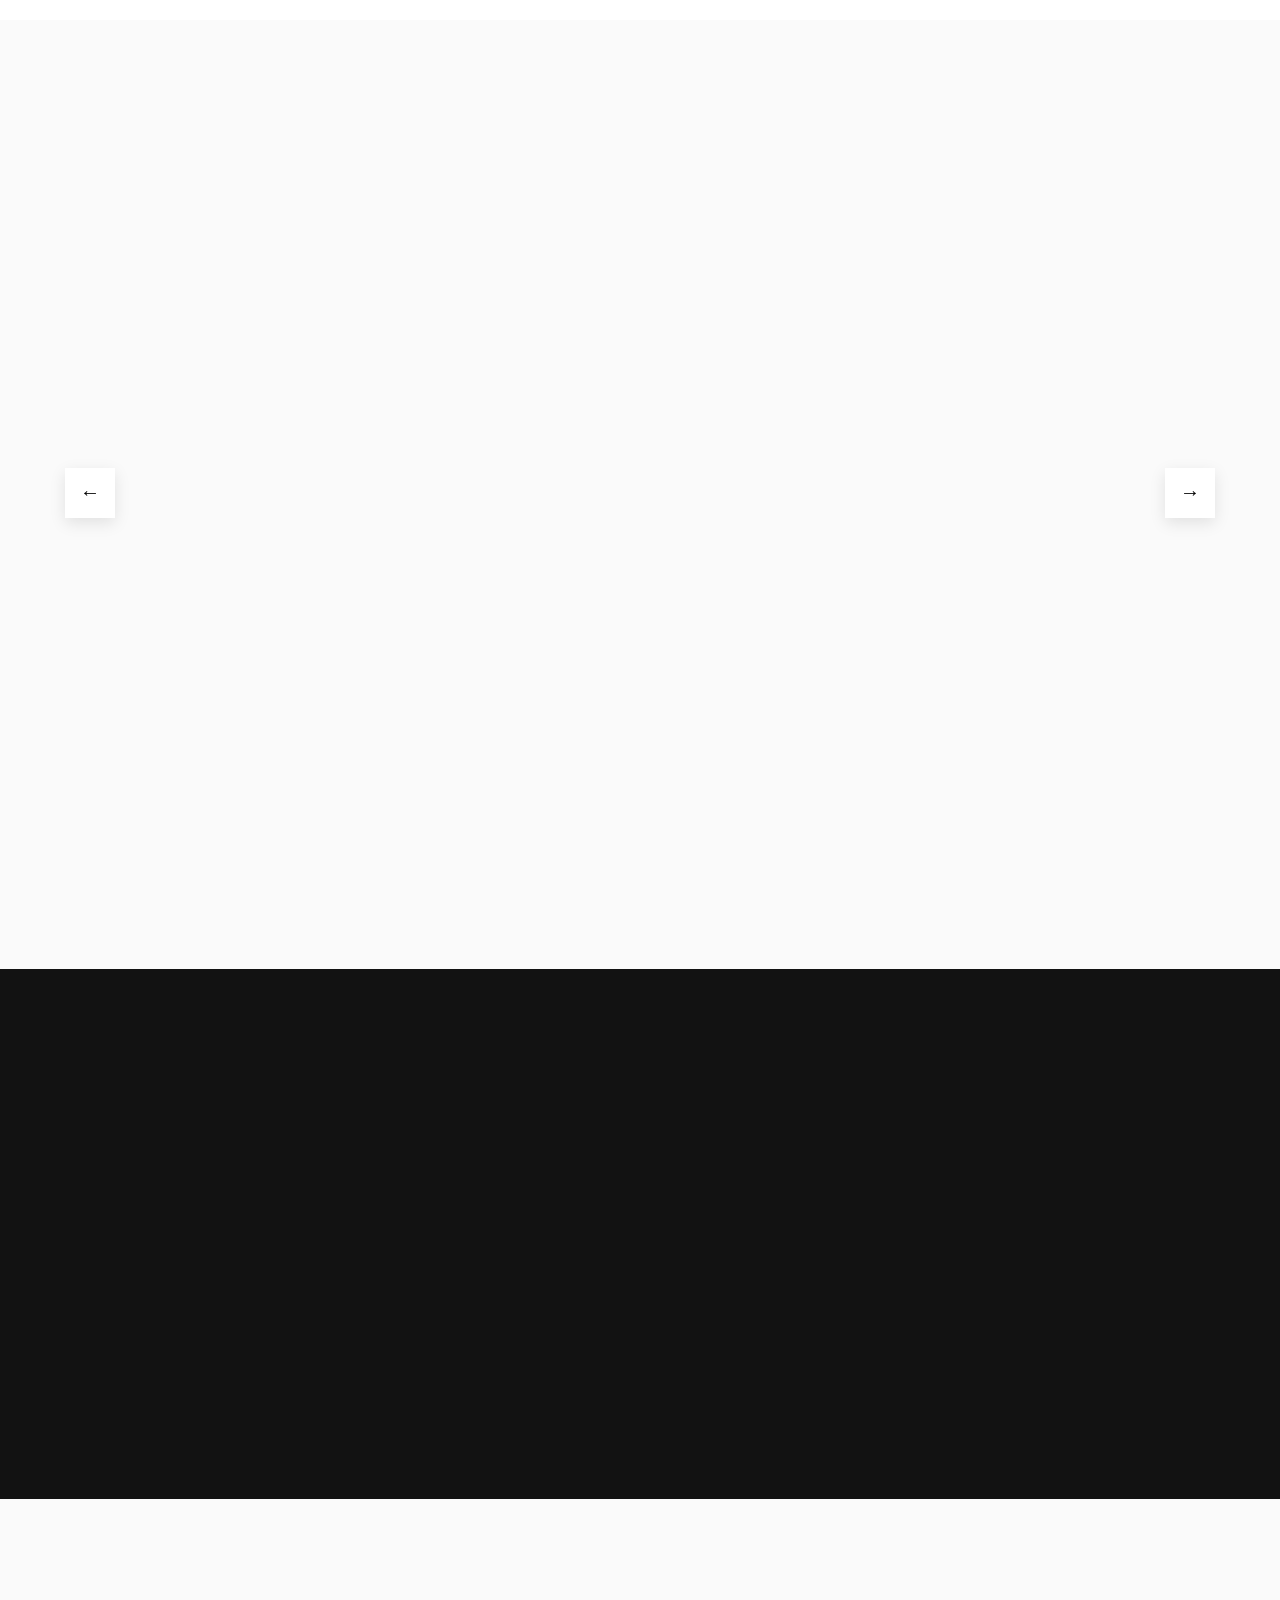
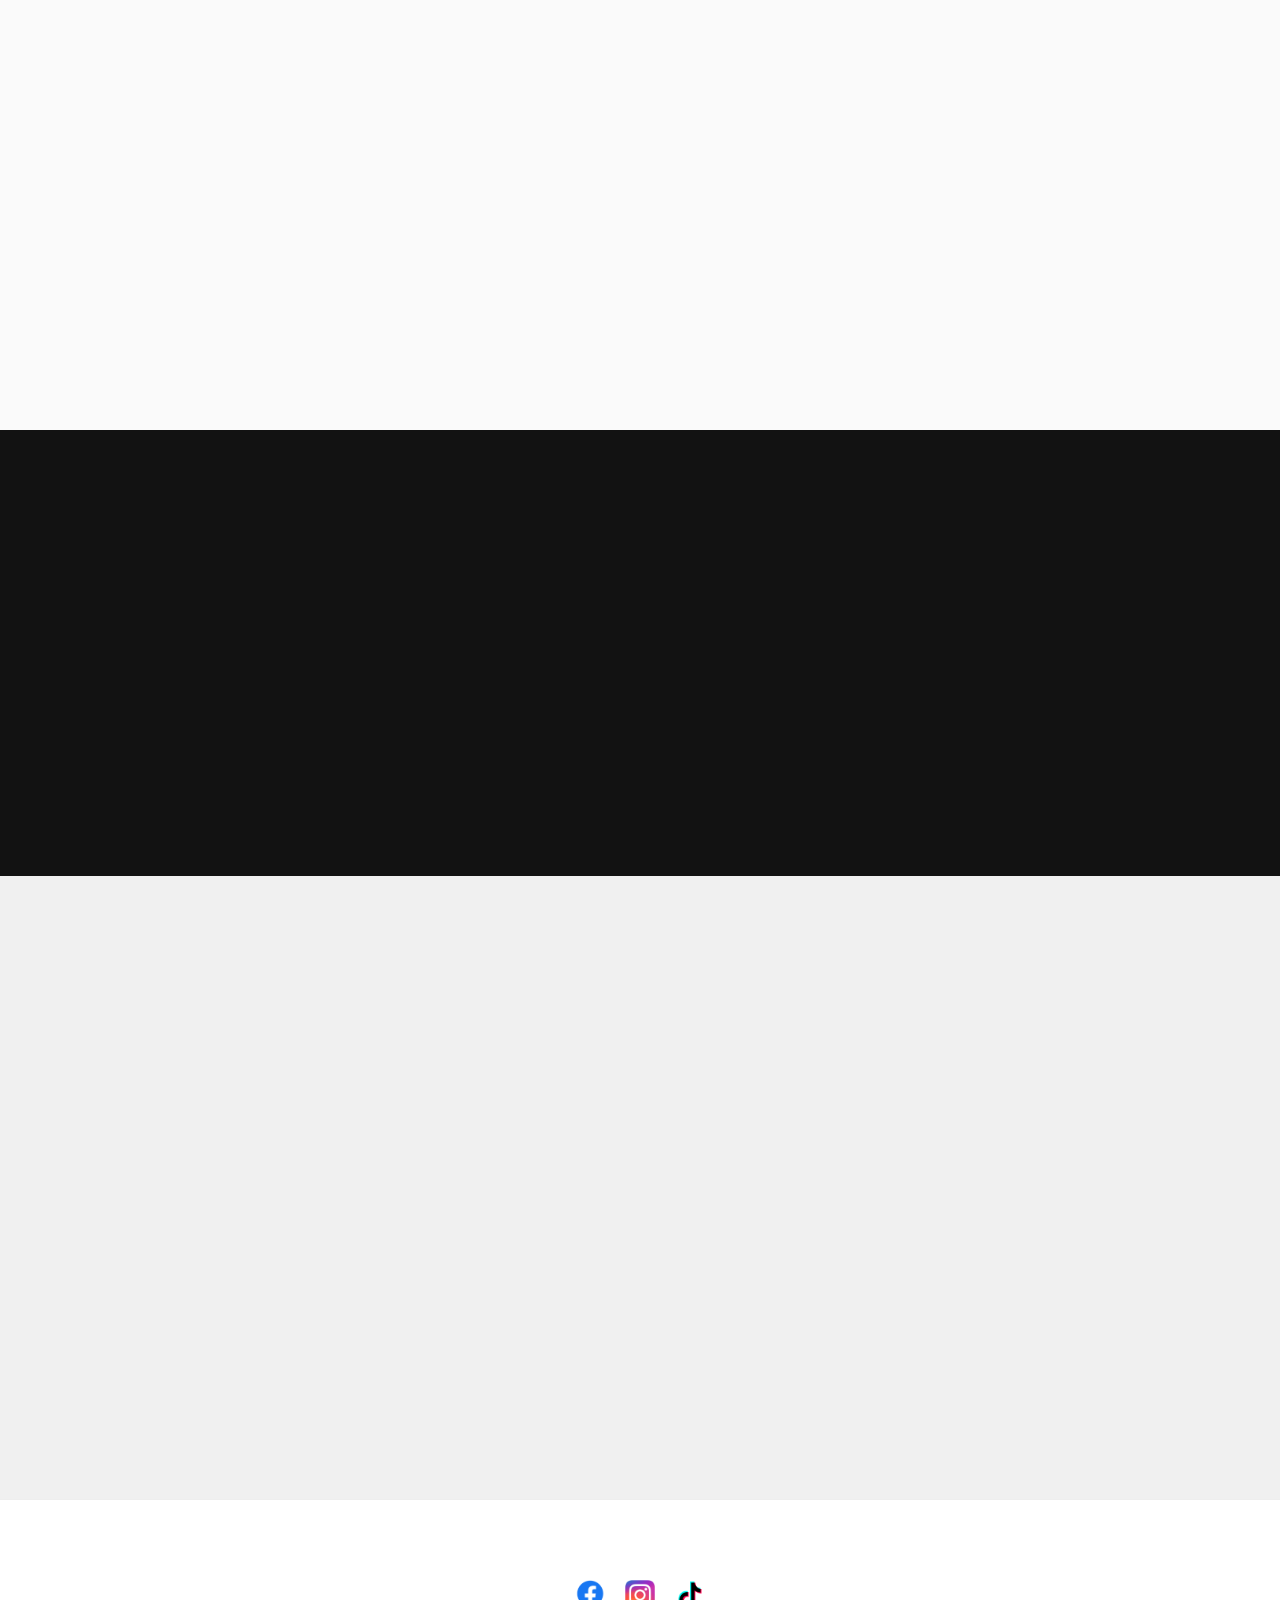
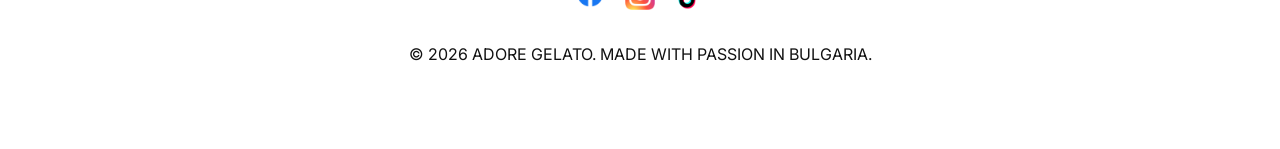
==== commit 7c686884: "Update contact form input fields Removed 'required' attribute from input fields in contact form." ====
--- a/index.html
+++ b/index.html
@@ -169,11 +169,11 @@
                 </div>
                 <div class="reveal" id="contact">
                     <h2 data-i18n="cont-h2">Свържете се с нас</h2>
-                    <form style="margin-top: 20px;">
-                        <input type="text" placeholder="Име / Name" style="width:100%; padding: 15px; margin-bottom:10px; border:1px solid #ddd;">
-                        <input type="email" placeholder="Email" style="width:100%; padding: 15px; margin-bottom:10px; border:1px solid #ddd;">
-			<input type="phone" placeholder="Телефон / Phone number" style="width:100%; padding: 15px; margin-bottom:10px; border:1px solid #ddd;">
-                        <textarea placeholder="Съобщение / Message" rows="4" style="width:100%; padding: 15px; margin-bottom:10px; border:1px solid #ddd;"></textarea>
+                    <form id="contactForm" style="margin-top: 20px;">
+                        <input type="text" name="name" placeholder="Име / Name" style="width:100%; padding: 15px; margin-bottom:10px; border:1px solid #ddd;">
+                        <input type="email" name="email" placeholder="Email" style="width:100%; padding: 15px; margin-bottom:10px; border:1px solid #ddd;">
+			<input type="tel" name="phone" placeholder="Телефон / Phone number" style="width:100%; padding: 15px; margin-bottom:10px; border:1px solid #ddd;">
+                        <textarea name="message" placeholder="Съобщение / Message" rows="4" style="width:100%; padding: 15px; margin-bottom:10px; border:1px solid #ddd;"></textarea>
                         <button class="btn btn-primary" type="button" style="width:100%" data-i18n="cont-send">Изпрати</button>
                     </form>
                 </div>
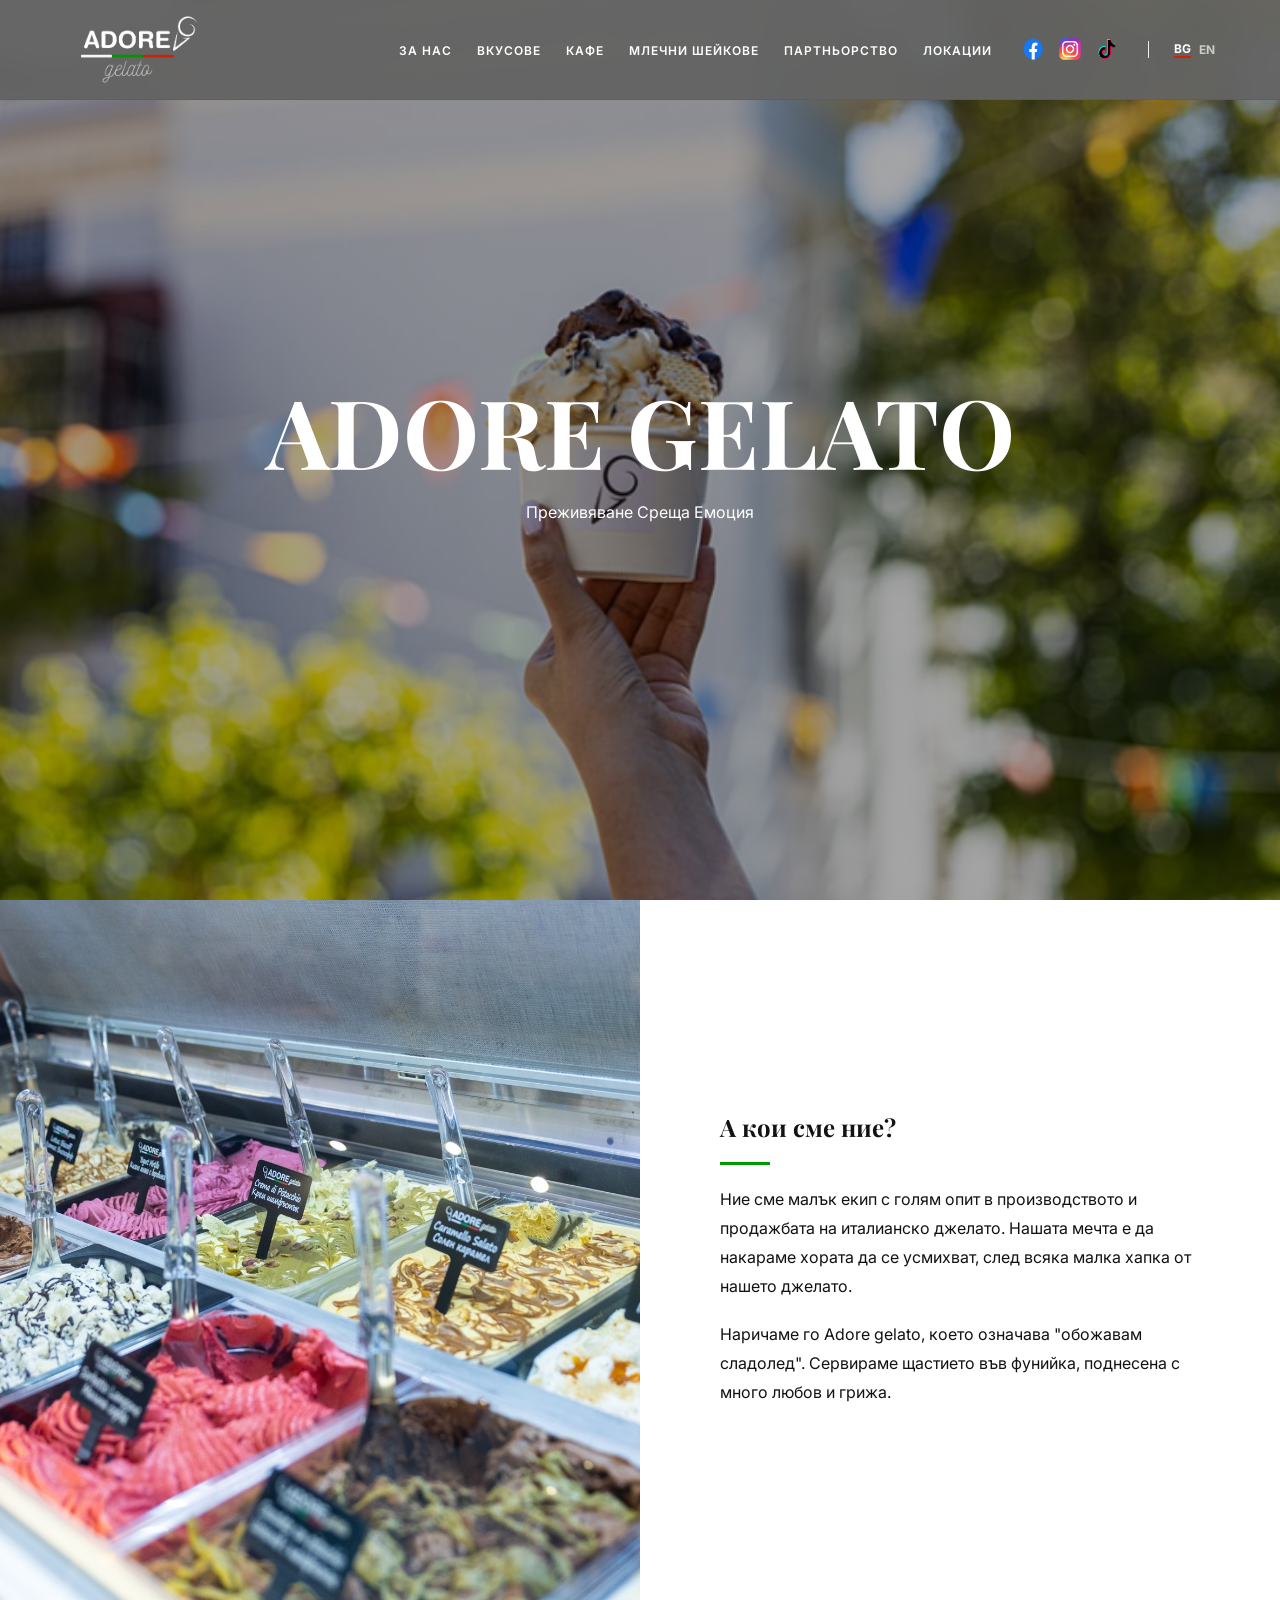
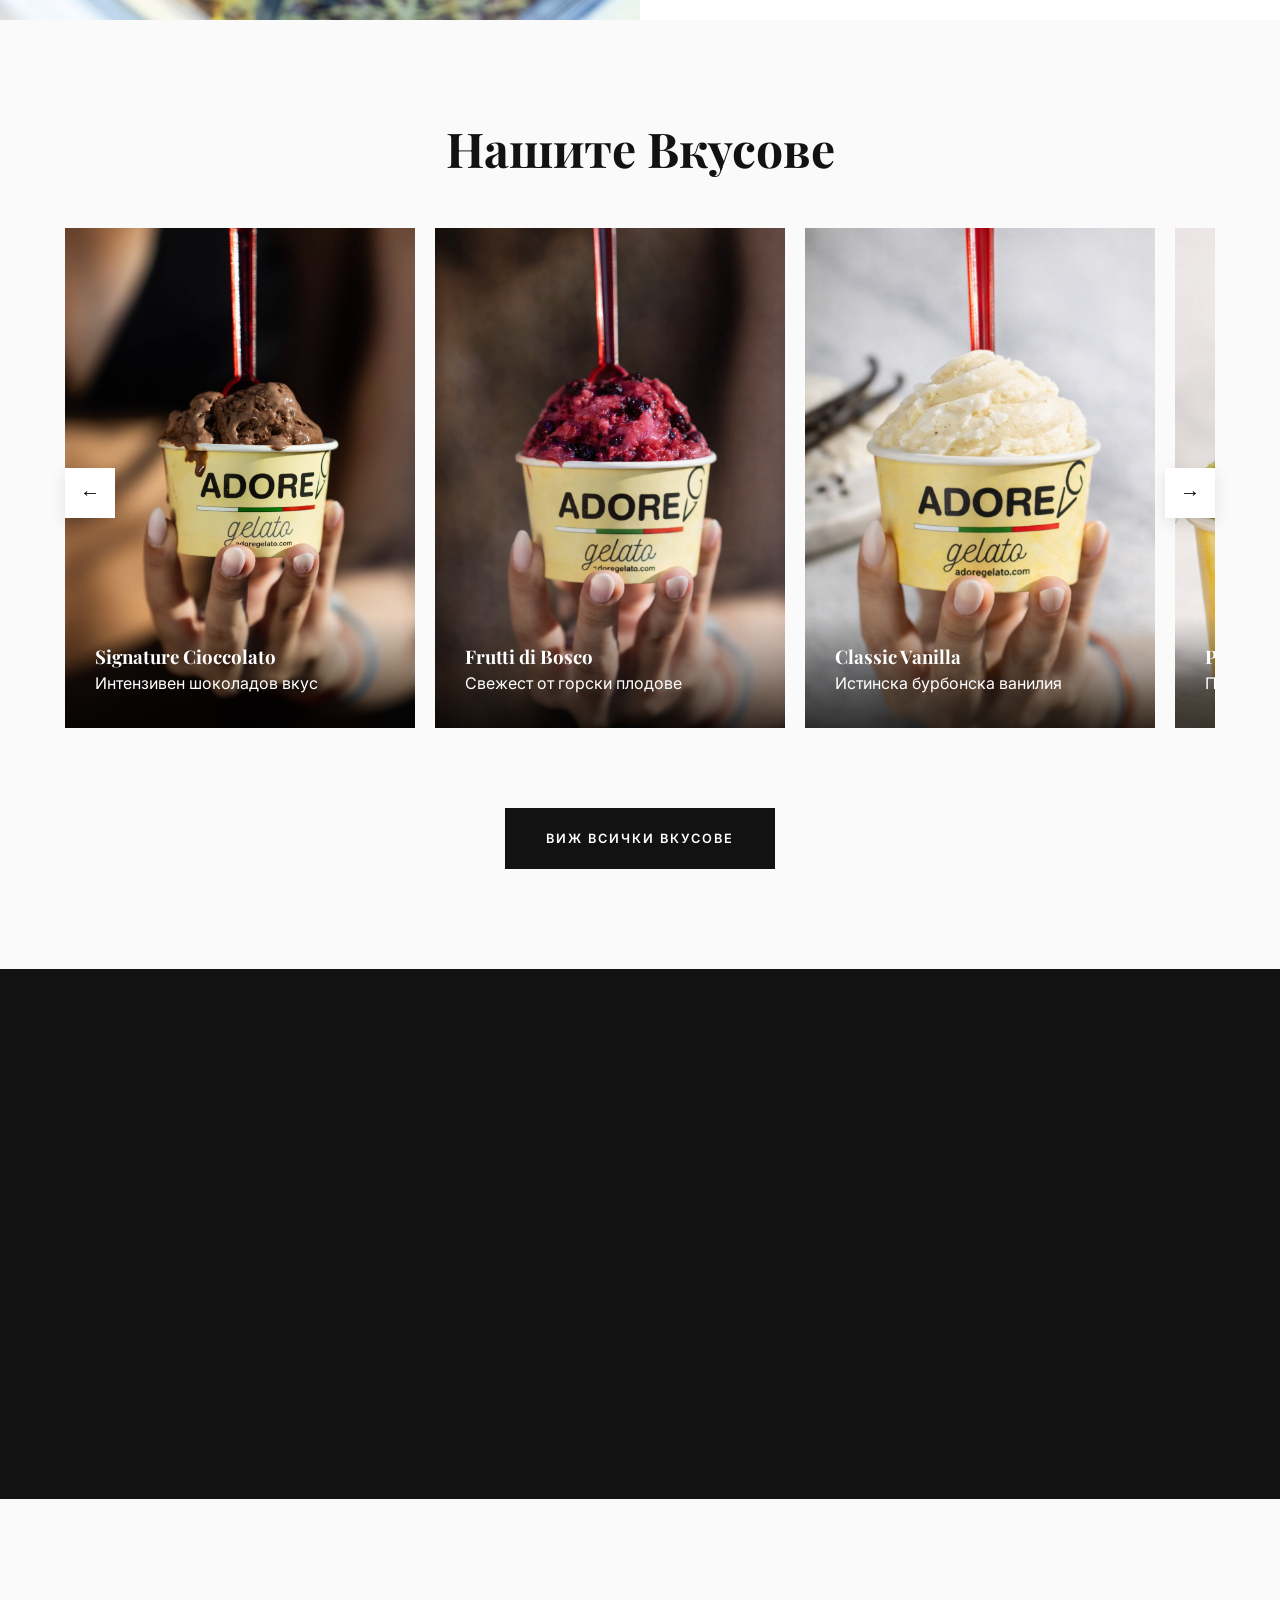
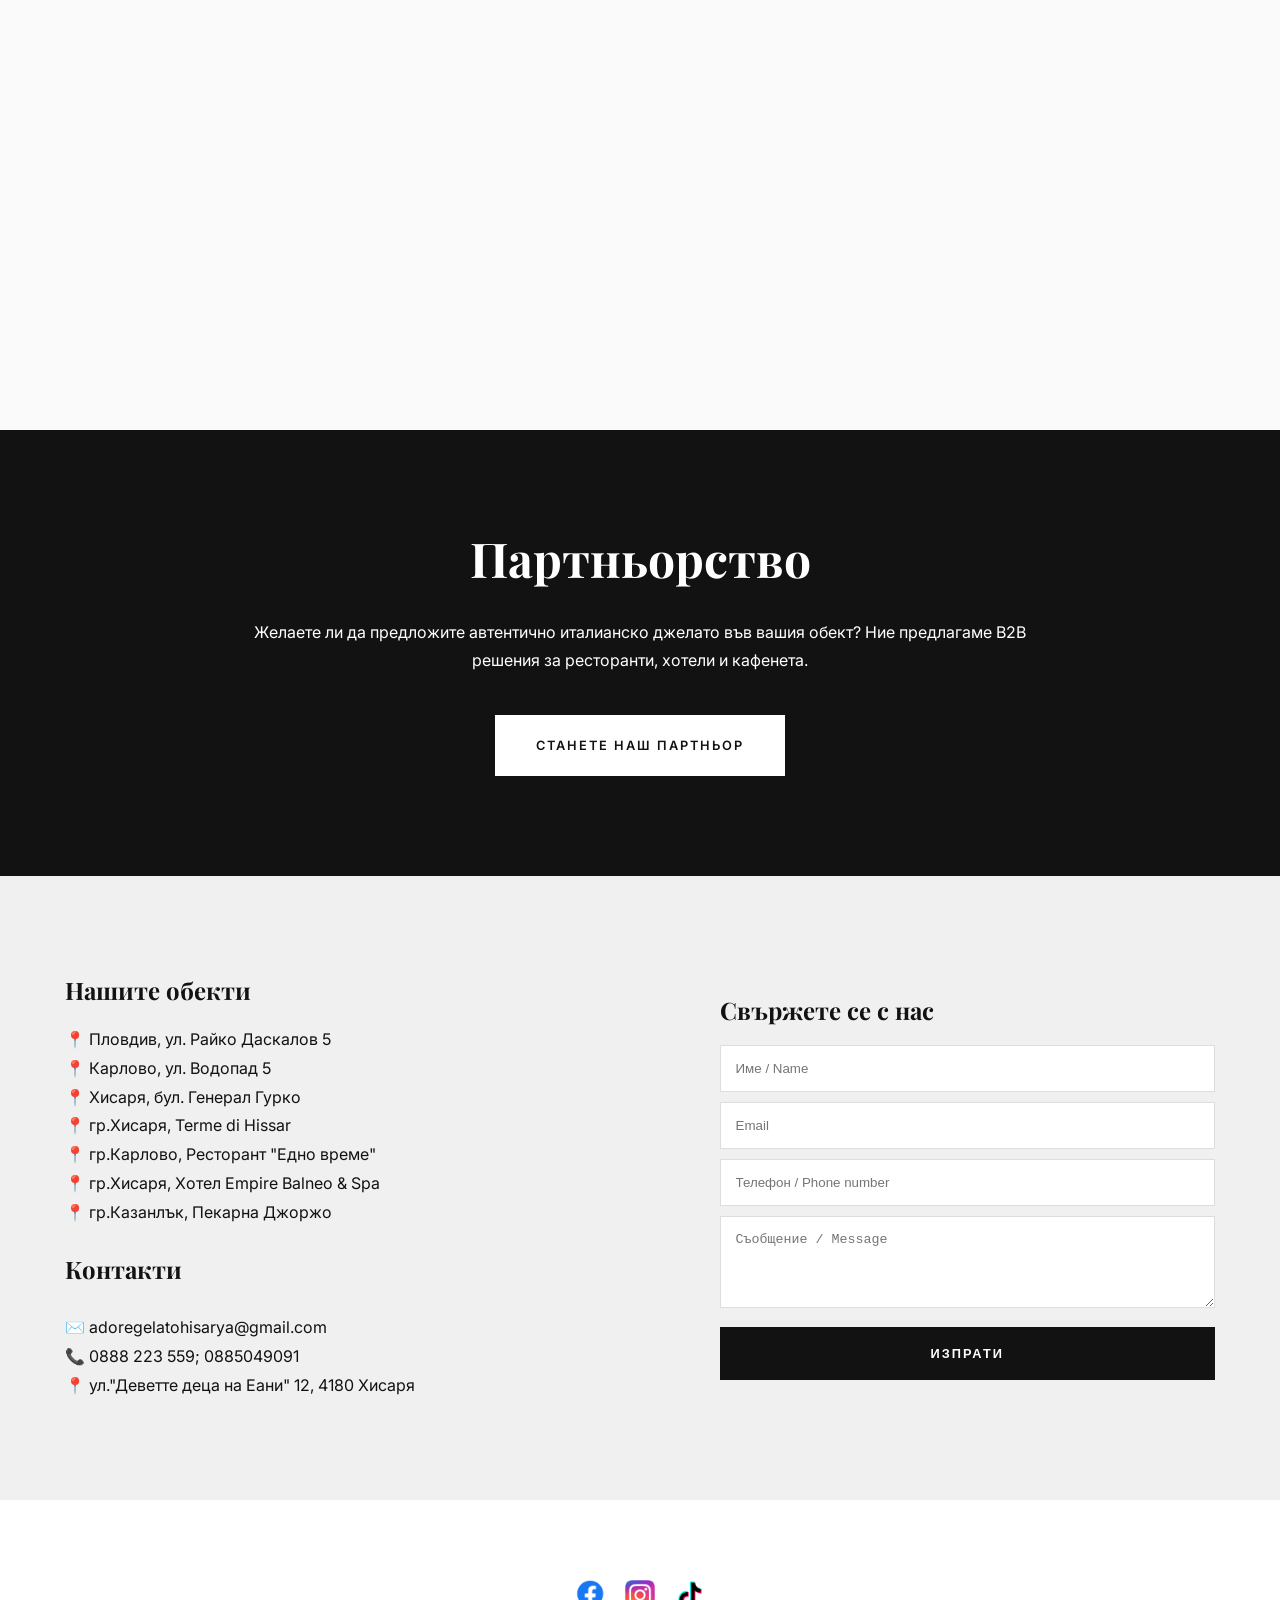
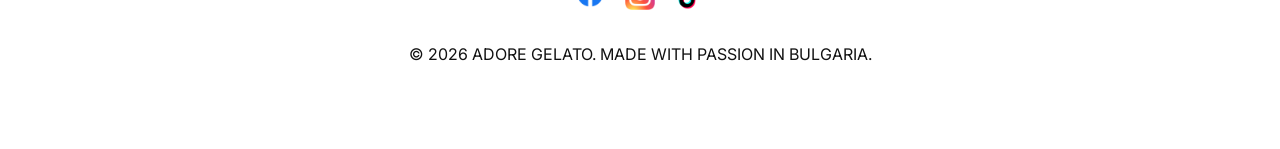
==== commit 9cd7f561: "Refactor contact form with new IDs and submit button" ====
--- a/index.html
+++ b/index.html
@@ -170,11 +170,11 @@
                 <div class="reveal" id="contact">
                     <h2 data-i18n="cont-h2">Свържете се с нас</h2>
                     <form id="contactForm" style="margin-top: 20px;">
-                        <input type="text" name="name" placeholder="Име / Name" style="width:100%; padding: 15px; margin-bottom:10px; border:1px solid #ddd;">
-                        <input type="email" name="email" placeholder="Email" style="width:100%; padding: 15px; margin-bottom:10px; border:1px solid #ddd;">
-			<input type="tel" name="phone" placeholder="Телефон / Phone number" style="width:100%; padding: 15px; margin-bottom:10px; border:1px solid #ddd;">
-                        <textarea name="message" placeholder="Съобщение / Message" rows="4" style="width:100%; padding: 15px; margin-bottom:10px; border:1px solid #ddd;"></textarea>
-                        <button class="btn btn-primary" type="button" style="width:100%" data-i18n="cont-send">Изпрати</button>
+                        <input type="text" id="name" name="name" placeholder="Име / Name" style="width:100%; padding: 15px; margin-bottom:10px; border:1px solid #ddd;">
+                        <input type="email" id="email" name="email" placeholder="Email" style="width:100%; padding: 15px; margin-bottom:10px; border:1px solid #ddd;">
+			<input type="phone" id="phone" name="phone" placeholder="Телефон / Phone number" style="width:100%; padding: 15px; margin-bottom:10px; border:1px solid #ddd;">
+                        <textarea id="message" name="message" placeholder="Съобщение / Message" rows="4" style="width:100%; padding: 15px; margin-bottom:10px; border:1px solid #ddd;"></textarea>
+                        <button class="btn btn-primary" type="submit" style="width:100%" data-i18n="cont-send">Изпрати</button>
                     </form>
                 </div>
             </div>
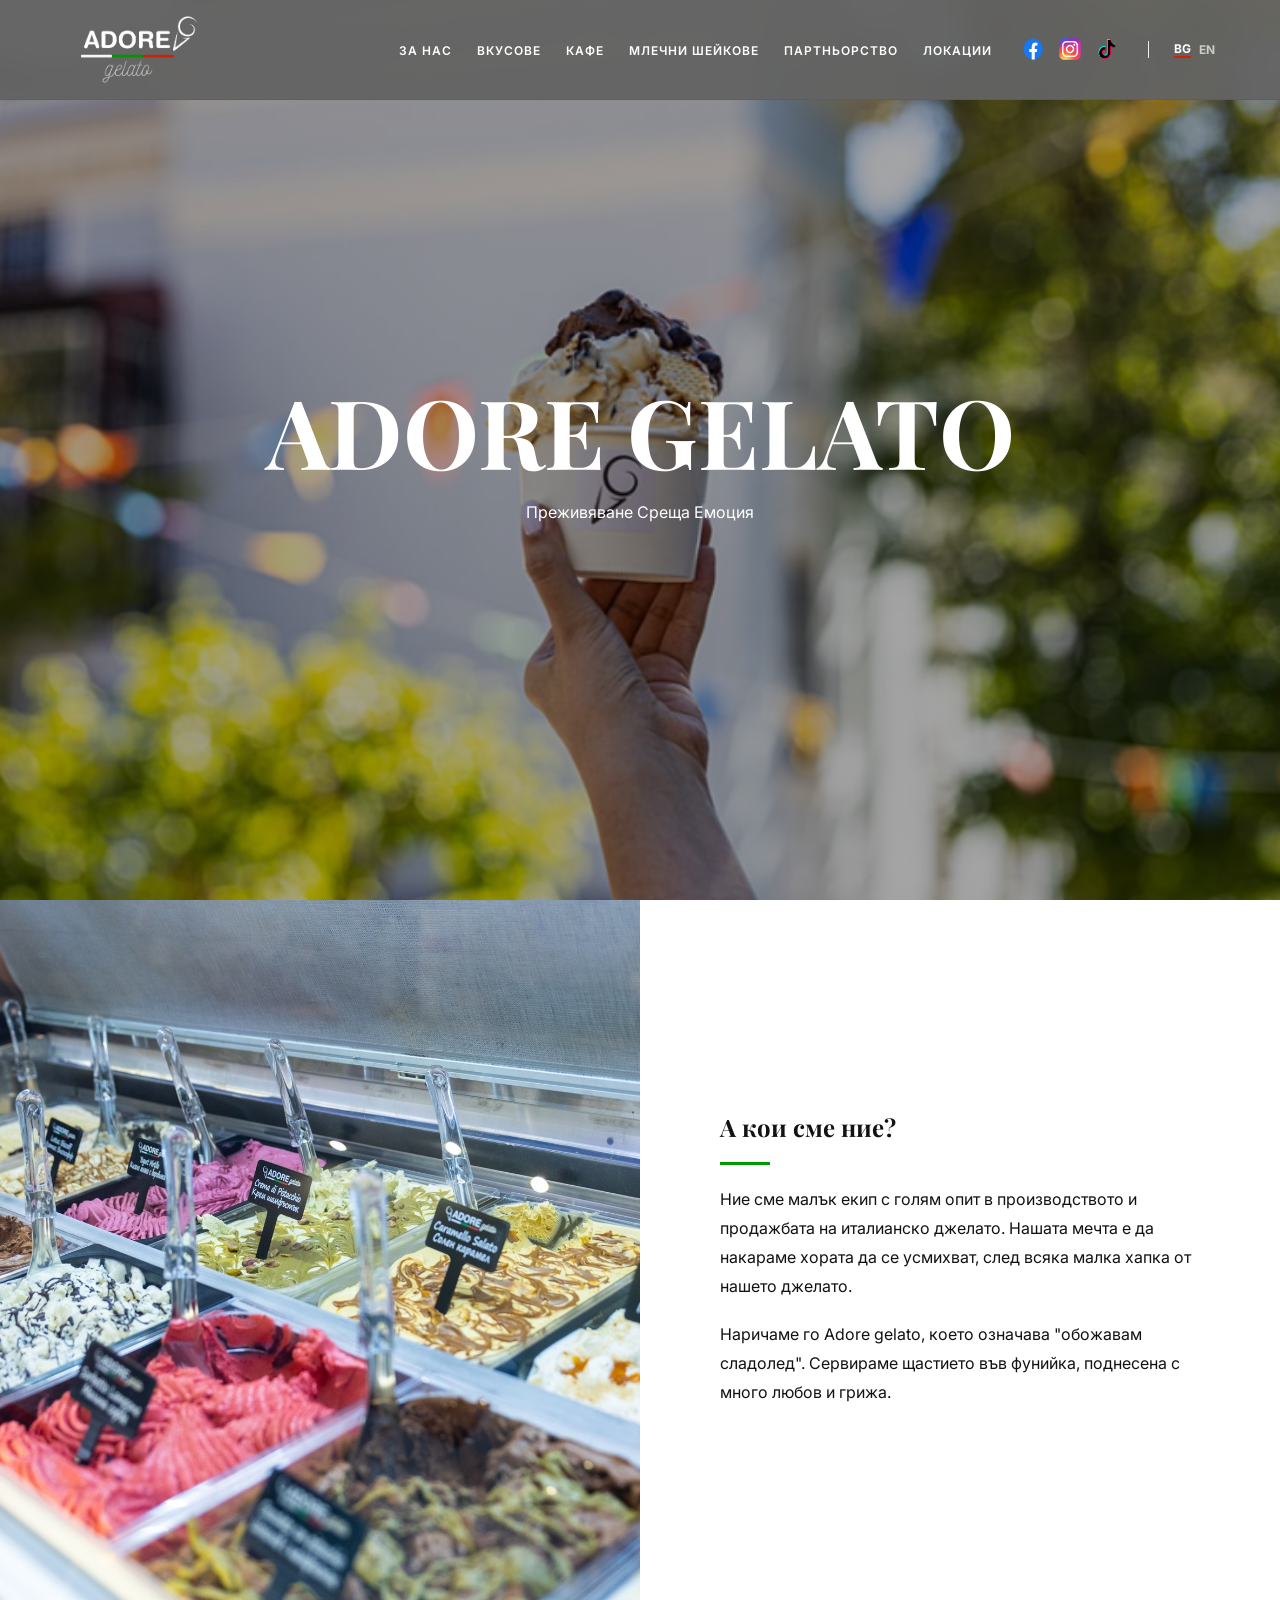
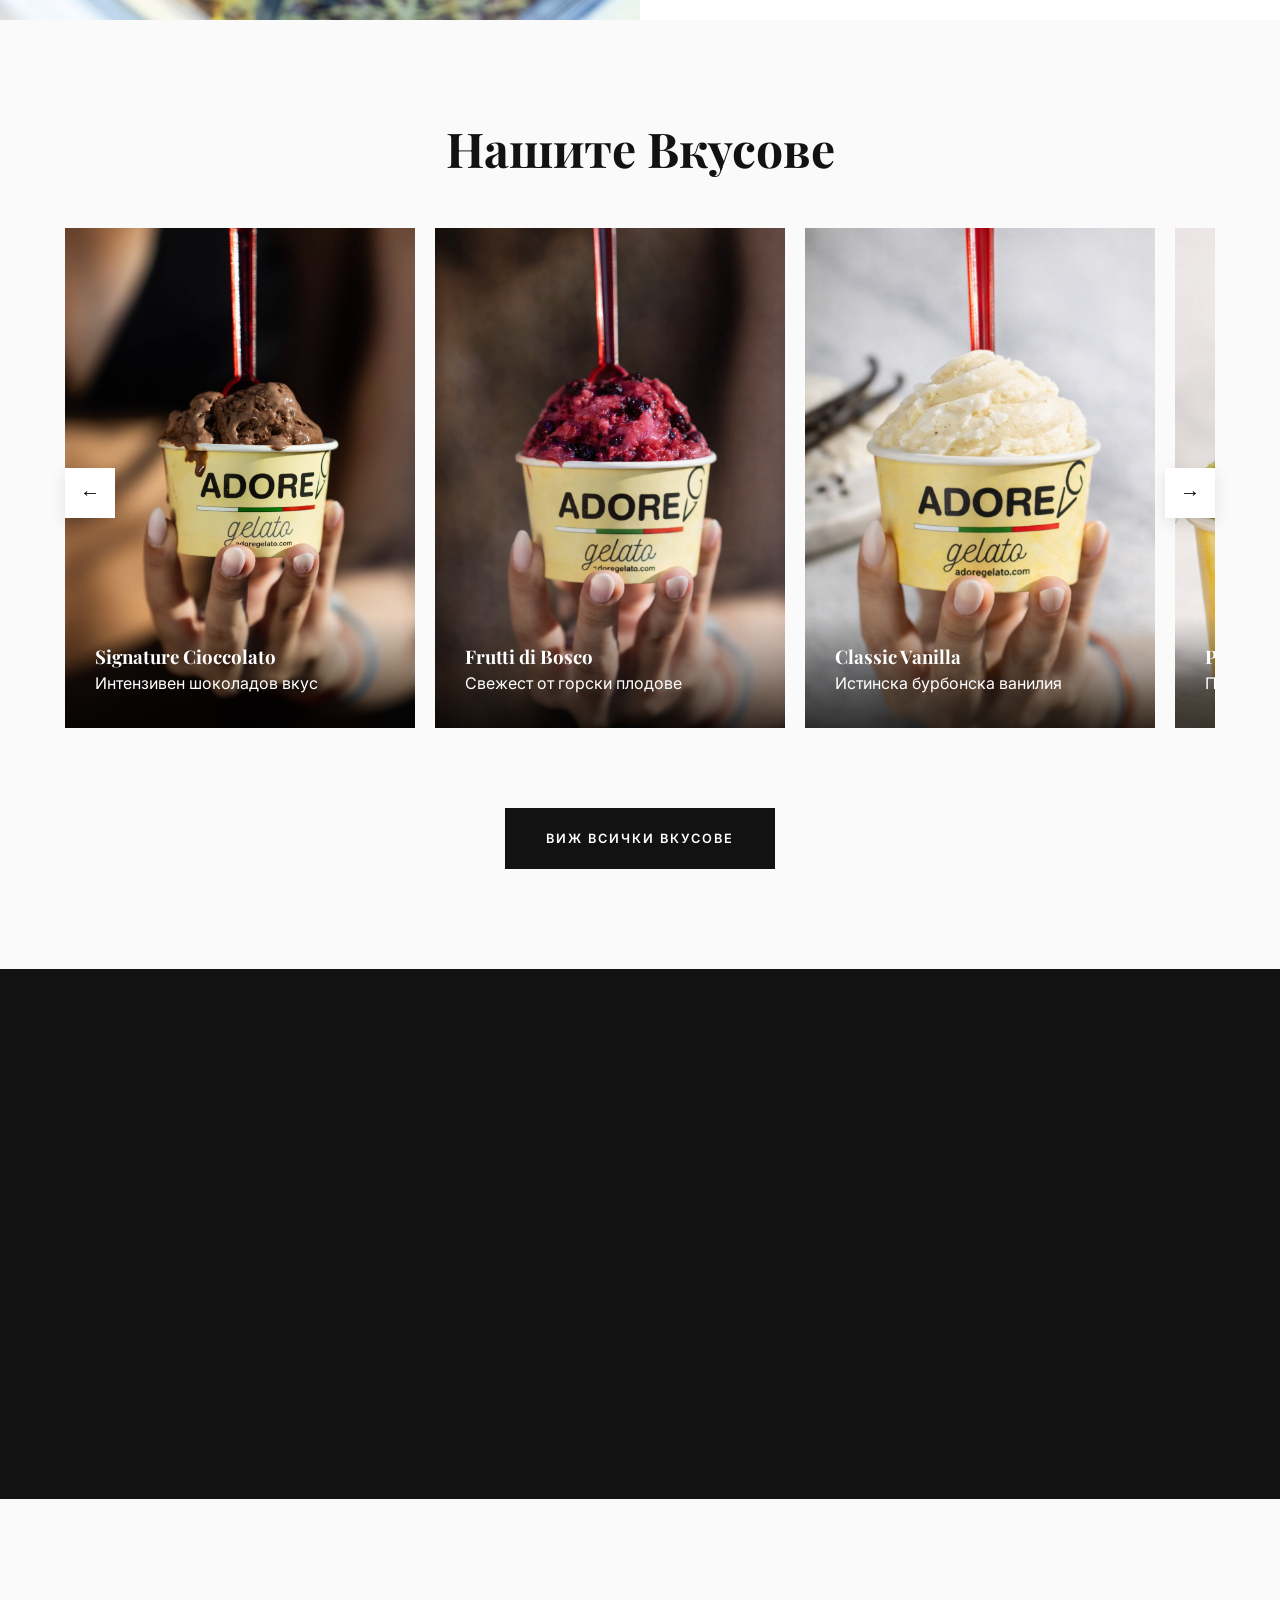
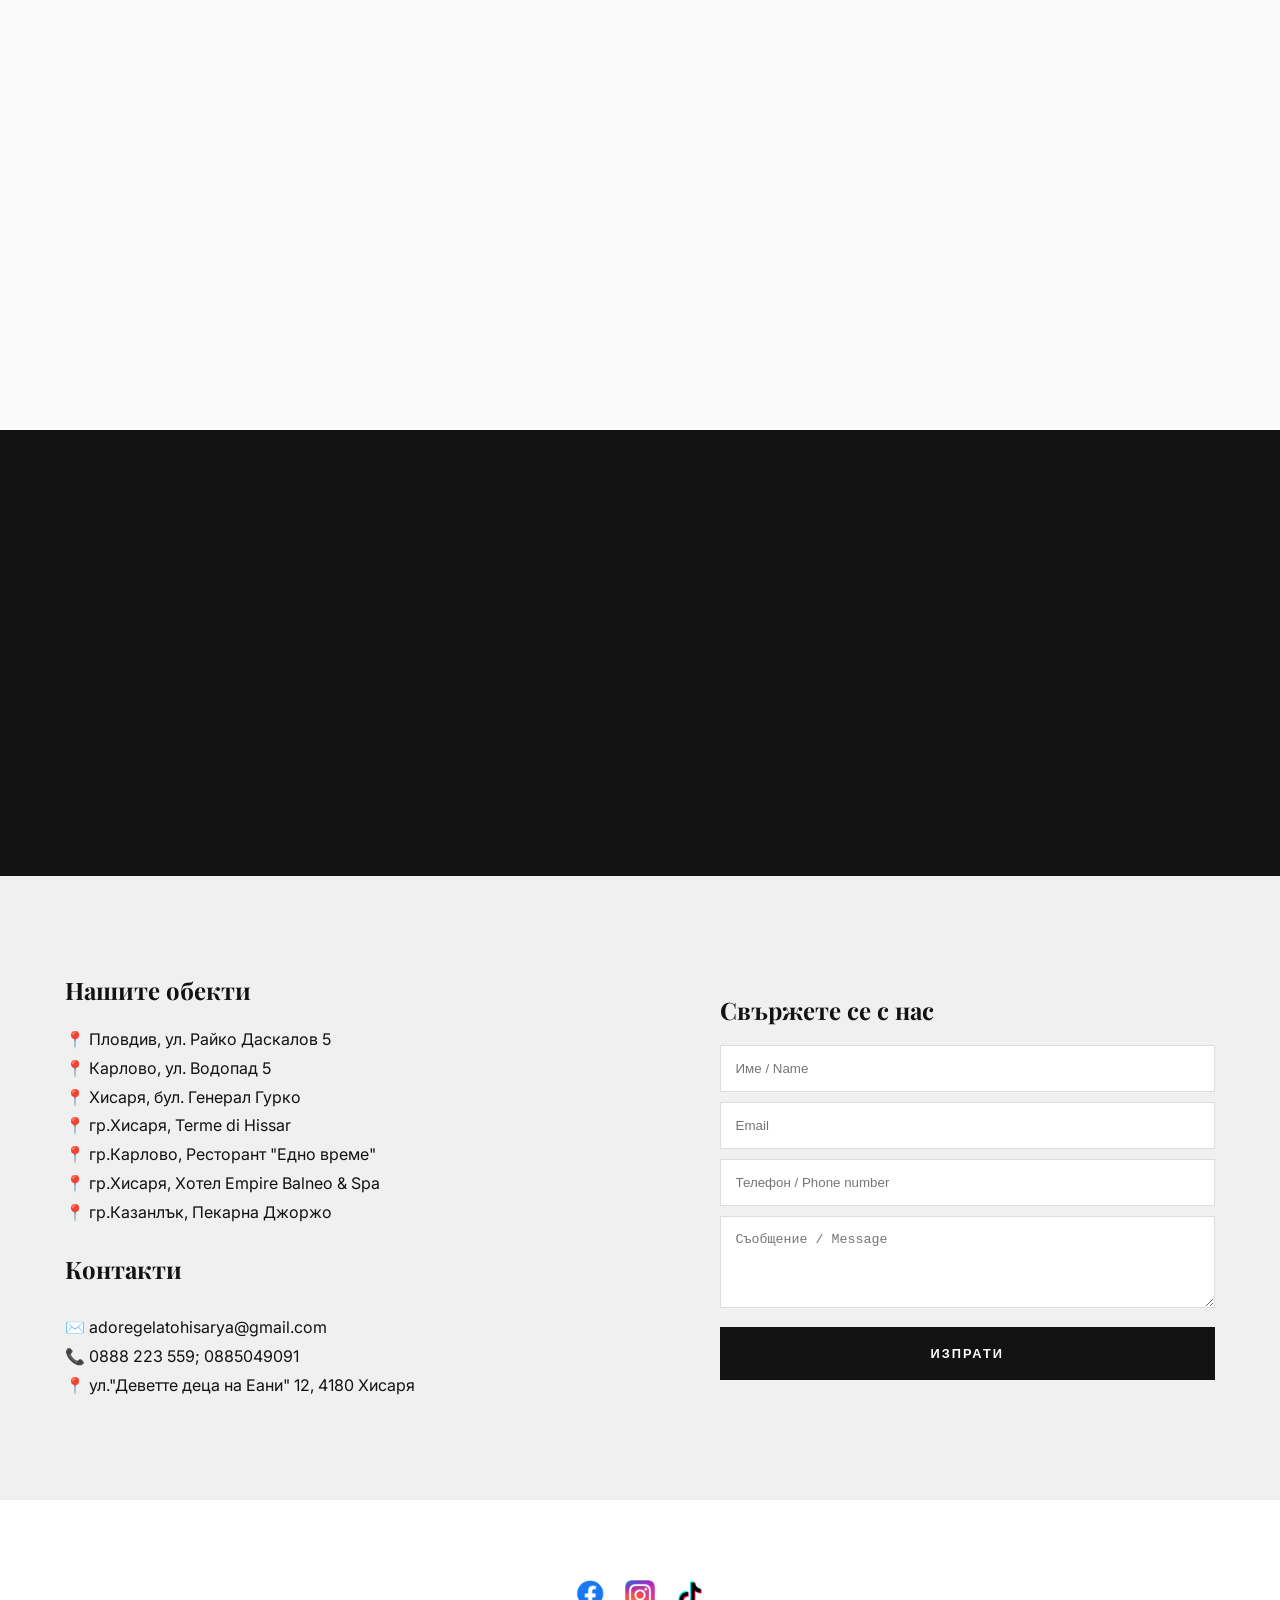
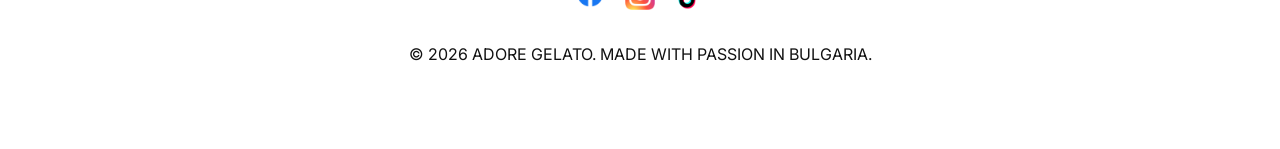
==== commit 7ba90f7d: "Make contact form fields required Updated form fields to be required for better validation." ====
--- a/index.html
+++ b/index.html
@@ -170,10 +170,10 @@
                 <div class="reveal" id="contact">
                     <h2 data-i18n="cont-h2">Свържете се с нас</h2>
                     <form id="contactForm" style="margin-top: 20px;">
-                        <input type="text" id="name" name="name" placeholder="Име / Name" style="width:100%; padding: 15px; margin-bottom:10px; border:1px solid #ddd;">
-                        <input type="email" id="email" name="email" placeholder="Email" style="width:100%; padding: 15px; margin-bottom:10px; border:1px solid #ddd;">
-			<input type="phone" id="phone" name="phone" placeholder="Телефон / Phone number" style="width:100%; padding: 15px; margin-bottom:10px; border:1px solid #ddd;">
-                        <textarea id="message" name="message" placeholder="Съобщение / Message" rows="4" style="width:100%; padding: 15px; margin-bottom:10px; border:1px solid #ddd;"></textarea>
+                        <input type="text" id="name" name="name" required placeholder="Име / Name" style="width:100%; padding: 15px; margin-bottom:10px; border:1px solid #ddd;">
+                        <input type="email" id="email" name="email" required placeholder="Email" style="width:100%; padding: 15px; margin-bottom:10px; border:1px solid #ddd;">
+			<input type="tel" id="phone" name="phone" required placeholder="Телефон / Phone number" style="width:100%; padding: 15px; margin-bottom:10px; border:1px solid #ddd;">
+                        <textarea id="message" name="message" required placeholder="Съобщение / Message" rows="4" style="width:100%; padding: 15px; margin-bottom:10px; border:1px solid #ddd;"></textarea>
                         <button class="btn btn-primary" type="submit" style="width:100%" data-i18n="cont-send">Изпрати</button>
                     </form>
                 </div>
